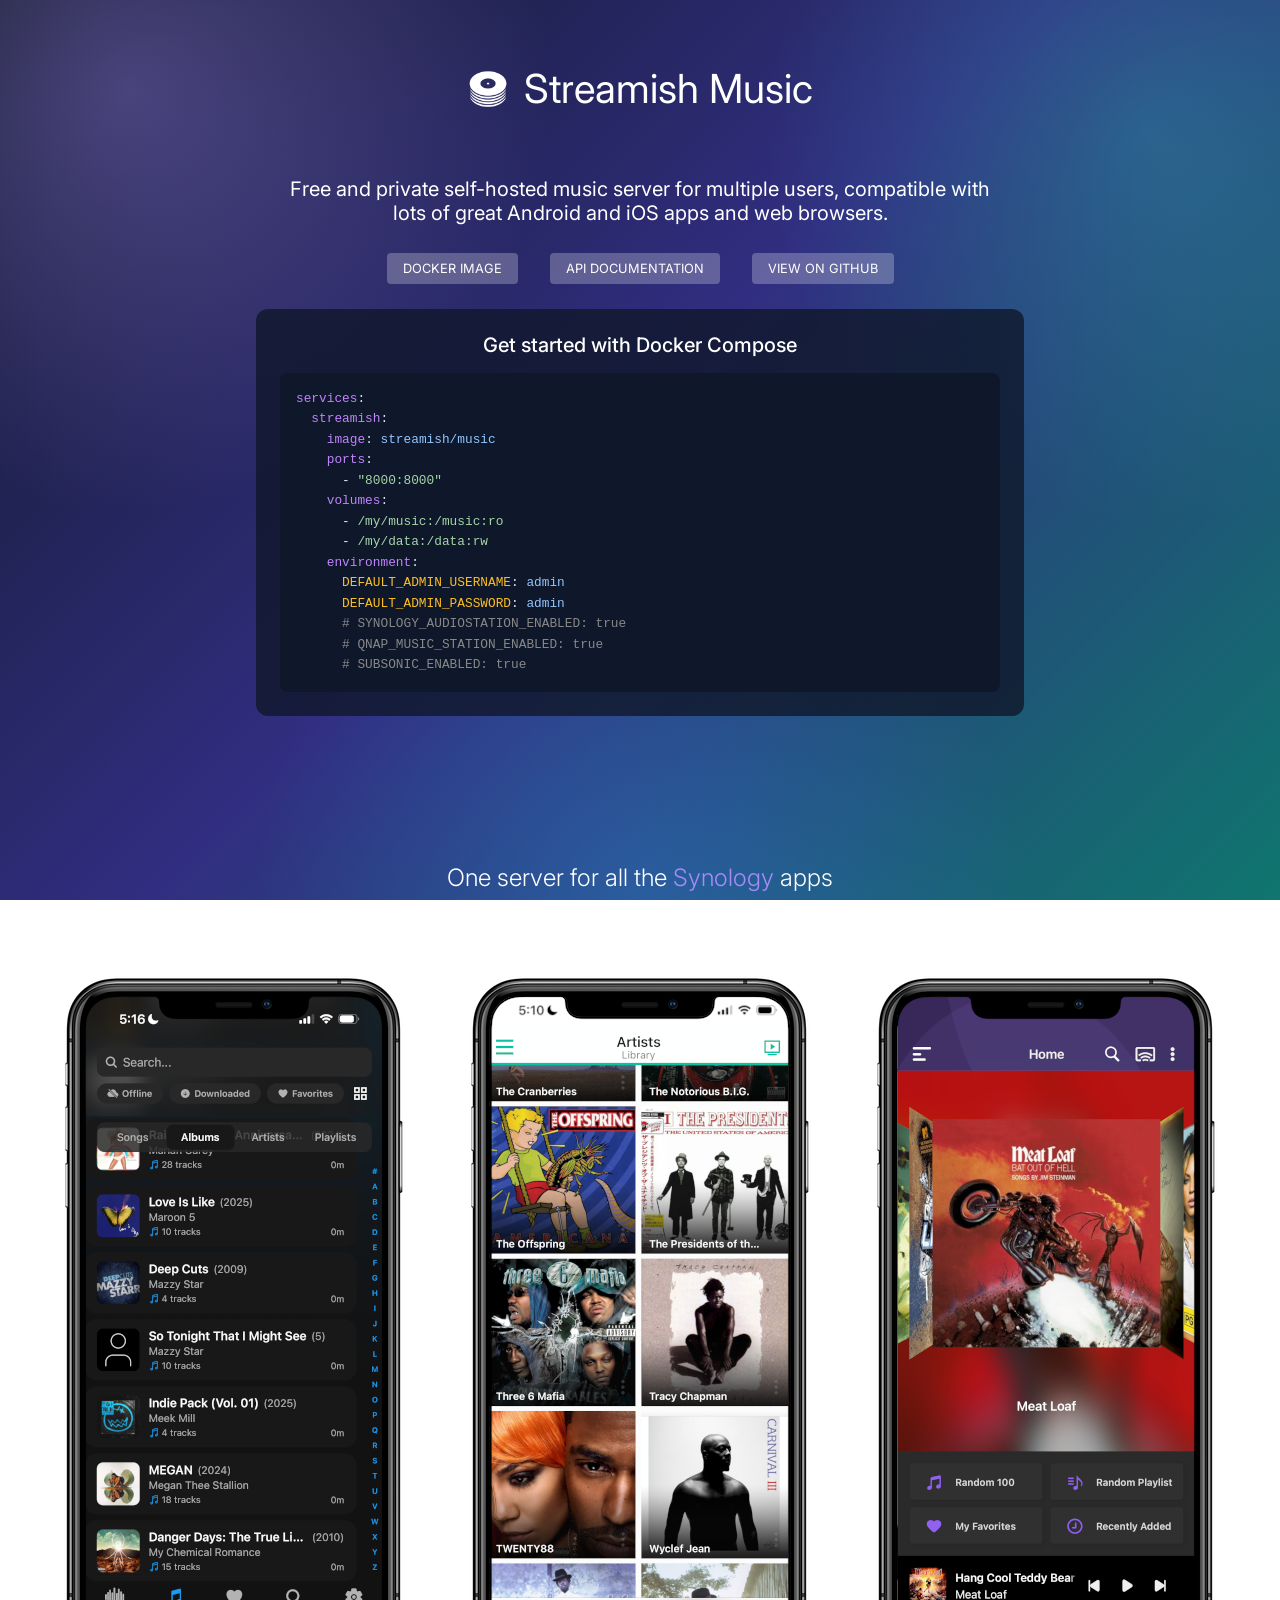
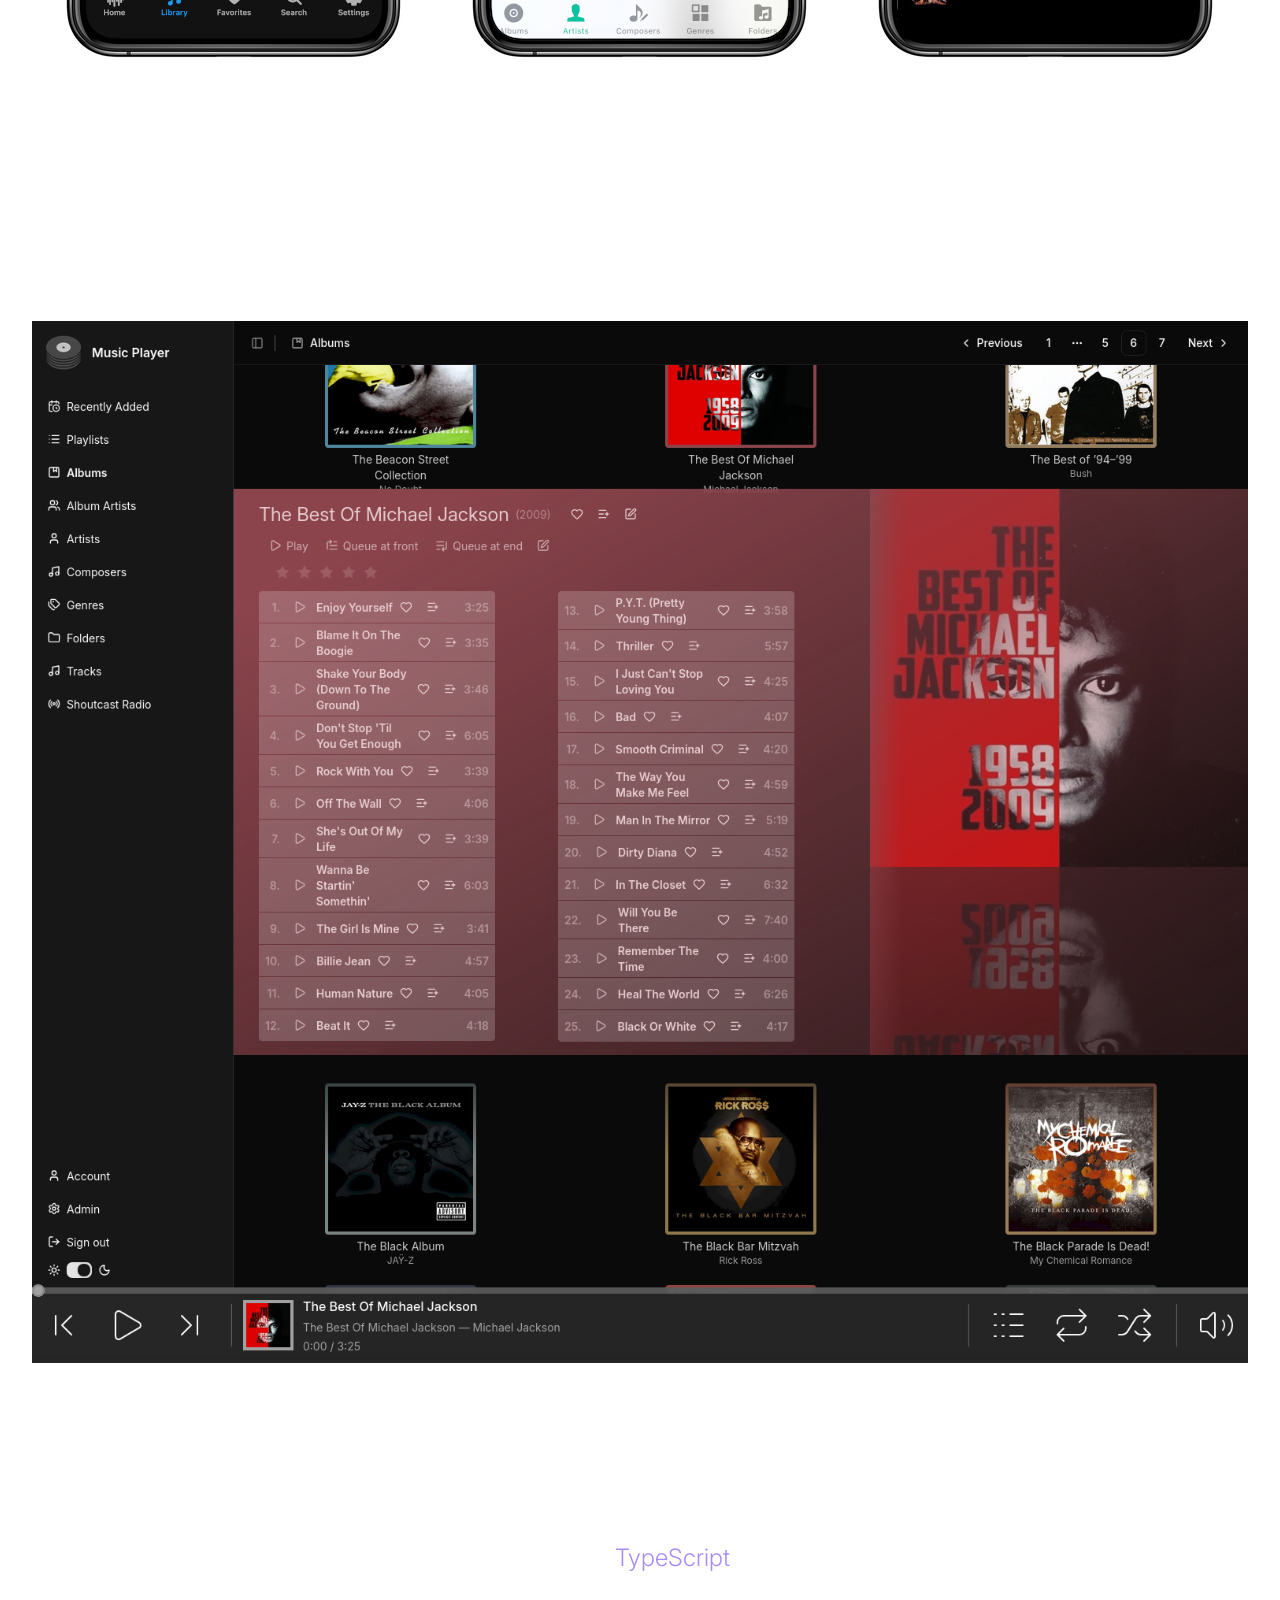
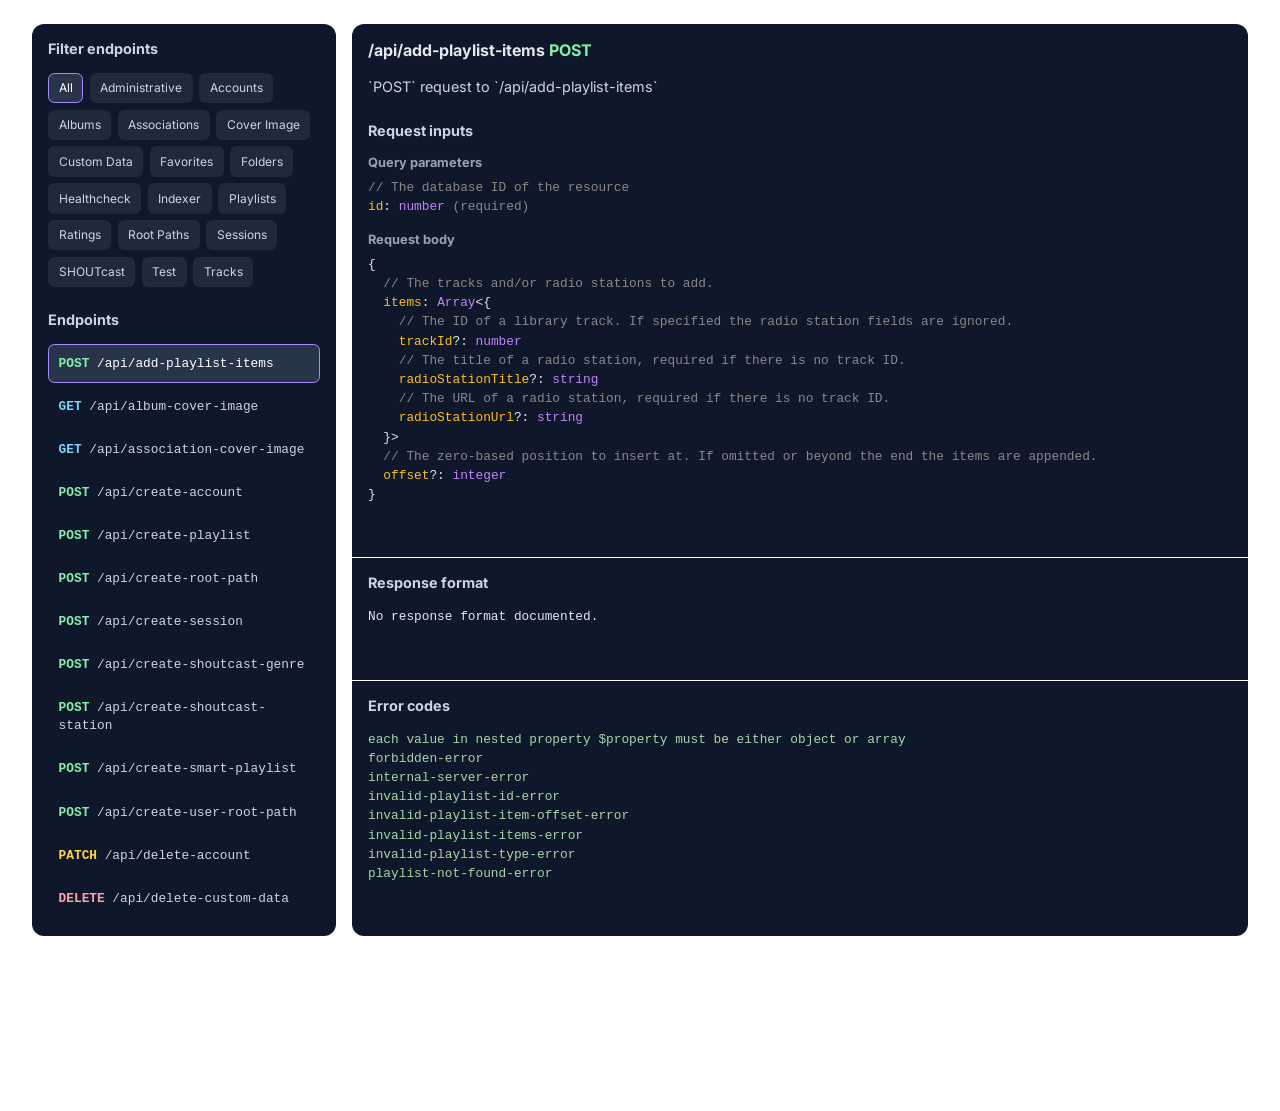
==== index.html @ 1fd8604d "fix order" ====
<!doctype html>
<html lang="en" class="scroll-smooth">
  <head>
    <link rel="manifest" href="/icons/light/manifest.json" media="(prefers-color-scheme: light)" />
    <link rel="manifest" href="/icons/dark/manifest.json" media="(prefers-color-scheme: dark)" />
    <link
      rel="apple-touch-icon"
      sizes="180x180"
      href="/icons/light/apple-touch-icon.png"
      media="(prefers-color-scheme: light)"
    />
    <link
      rel="apple-touch-icon"
      sizes="180x180"
      href="/icons/dark/apple-touch-icon.png"
      media="(prefers-color-scheme: dark)"
    />
    <link
      rel="icon"
      type="image/png"
      sizes="32x32"
      href="/icons/light/favicon-32x32.png"
      media="(prefers-color-scheme: light)"
    />
    <link
      rel="icon"
      type="image/png"
      sizes="32x32"
      href="/icons/dark/favicon-32x32.png"
      media="(prefers-color-scheme: dark)"
    />
    <link
      rel="icon"
      type="image/png"
      sizes="16x16"
      href="/icons/light/favicon-16x16.png"
      media="(prefers-color-scheme: light)"
    />
    <link
      rel="icon"
      type="image/png"
      sizes="16x16"
      href="/icons/dark/favicon-16x16.png"
      media="(prefers-color-scheme: dark)"
    />
    <link rel="icon" href="/icons/light/favicon.ico" media="(prefers-color-scheme: light)" />
    <link rel="icon" href="/icons/dark/favicon.ico" media="(prefers-color-scheme: dark)" />
    <meta name="viewport" content="width=device-width, initial-scale=1.0" />
    <meta
      name="description"
      content="Streamish is a modern self-hosted music server and web UI compatible with Synology, QNAP, DLNA and Subsonic mobile apps."
    />
    <title>Streamish — Your Music, Your Server</title>
    <link rel="stylesheet" href="/site.css" />
    <script src="/api.js"></script>
  </head>
  <body>
    <header id="top">
      <h1><img src="/images/logo-dark.png" alt="" style="height: 1em; vertical-align: middle;" /> Streamish Music</h1>
      <p>
        Free and private self-hosted music server for multiple users, compatible
        with lots of great Android and iOS apps and web browsers.
      </p>
      <ol>
        <li>
          <a href="https://github.com/Streamish/docker-image">
            Docker image
          </a>
        </li>
        <li>
          <a href="/api.html">
            API documentation
          </a>
        </li>
        <li>
          <a
            href="https://github.com/Streamish"
            target="_blank"
            rel="noopener noreferrer"
          >
            View on GitHub
          </a>
        </li>
      </ol>
      <section class="docker-quick-start" aria-labelledby="docker-quick-start-title">
        <h2 id="docker-quick-start-title">Get started with Docker Compose</h2>
        <pre><code><span class="code-keyword">services</span>:
  <span class="code-keyword">streamish</span>:
    <span class="code-keyword">image</span>: <span class="code-function">streamish/music</span>
    <span class="code-keyword">ports</span>:
      - <span class="code-string">"8000:8000"</span>
    <span class="code-keyword">volumes</span>:
      - <span class="code-string">/my/music:/music:ro</span>
      - <span class="code-string">/my/data:/data:rw</span>
    <span class="code-keyword">environment</span>:
      <span class="code-variable">DEFAULT_ADMIN_USERNAME</span>: <span class="code-function">admin</span>
      <span class="code-variable">DEFAULT_ADMIN_PASSWORD</span>: <span class="code-function">admin</span>
      <span class="code-comment"># SYNOLOGY_AUDIOSTATION_ENABLED: true</span>
      <span class="code-comment"># QNAP_MUSIC_STATION_ENABLED: true</span>
      <span class="code-comment"># SUBSONIC_ENABLED: true</span></code></pre>
      </section>
    </header>
    <main>
      <section>
        <h2>One server for all the <span class="rotating-word" id="compatible-type">Synology</span> apps</h2>
        <ul class="app-screenshots app-screenshots--phones">
          <li data-type="QNAP">
            <span>QNAP Qmusic</span>
            <img
              src="/screenshots/qmusic-iphone.png"
              alt="QNAP Qmusic application on iPhone"
            />
          </li>
          <li data-type="Synology" class="is-center">
            <span>Synology DS Audio</span>
            <img
              src="/screenshots/ds-audio-iphone.png"
              alt="Synology DS Audio application on iPhone"
            />
          </li>
          <li data-type="Subsonic">
            <span>Subsonic apps</span>
            <img
              src="/screenshots/substreamer-iphone.png"
              alt="Substreamer application on iPhone"
            />
          </li>
        </ul>
      </section>
      <section>
        <h2>Full-featured, responsive web interface</h2>
        <ul class="app-screenshots app-screenshots--web">
          <li>
            <img
              src="/screenshots/Screenshot 2026-11-04 at 12-31-49 Albums.png"
              alt="Streamish Music web browser interface screenshot"
            />
          </li>
        </ul>
      </section>
      <section class="api-section">
        <h2>Create your dream <span class="rotating-word" id="app-type">TypeScript</span> music player</h2>
        <div class="api-docs">
          <nav class="api-panel api-sidebar" aria-label="API endpoints">
            <h3>Filter endpoints</h3>
            <div class="api-filters" id="api-filters" aria-label="Endpoint categories"></div>
            <h3>Endpoints</h3>
            <div class="api-list" id="api-endpoint-list" aria-live="polite">Loading endpoints...</div>
          </nav>
          <div class="api-browser">
            <div class="api-panel">
              <h3 class="api-route" id="api-route" hidden></h3>
              <p class="api-description" id="api-description" hidden></p>
              <h3>Request inputs</h3>
              <h4>Query parameters</h4>
              <pre id="api-parameters">Select an endpoint.</pre>
              <h4>Request body</h4>
              <pre id="api-request-body">Select an endpoint.</pre>
            </div>
            <div class="api-panel">
              <h3>Response format</h3>
              <pre id="api-response">Select an endpoint.</pre>
            </div>
            <div class="api-panel api-panel--errors">
              <h3>Error codes</h3>
              <pre id="api-errors">Select an endpoint.</pre>
            </div>
          </div>
        </div>
      </section>
    </main>
    <footer class="px-4 py-8 text-[0.9rem] text-slate-300">
      <div class="text-center">
        <span
          >&copy; 2026 All Rights Reserved. Available under MIT license.</span
        >
      </div>
    </footer>
  </body>
</html>
---- site.css ----
@font-face {
  font-family: Inter;
  src: url('/fonts/Inter/Inter-VariableFont_opsz,wght.ttf') format('truetype');
}
html,
body {
  margin: 0;
  padding: 0;
  font-family: Inter, sans-serif;
  color: white;
}
html {
  scroll-behavior: smooth;
}
body {
  background-attachment: fixed;
  background-image:
    radial-gradient(
      circle at 10% 10%,
      rgba(167, 139, 250, 0.35),
      transparent 30%
    ),
    radial-gradient(
      circle at 90% 15%,
      rgba(45, 212, 191, 0.25),
      transparent 28%
    ),
    radial-gradient(
      circle at 50% 100%,
      rgba(59, 130, 246, 0.3),
      transparent 35%
    ),
    linear-gradient(135deg, #111827 0%, #312e81 48%, #0f766e 100%);
}
.rotating-word {
  display: inline-block;
  color: #a78bfa;
  transition: opacity 0.25s ease, transform 0.25s ease;
}

.rotating-word.is-changing {
  opacity: 0;
  transform: translateY(0.25em);
}

@media (prefers-reduced-motion: reduce) {
  .rotating-word {
    transition: none;
  }
}
/**
 * mast head
 */
header {
  display: flex;
  flex-direction: column;
  align-items: center;
  justify-content: center;
  box-sizing: border-box;
  padding: 0 1rem;
}
header h1 {
  font-weight: normal;
  font-size: clamp(1.7rem, 6vw, 2.5rem);
  text-align: center;
  margin: 4rem 0;
  display: flex;
  align-items: center;
  justify-content: center;
  flex-direction: row;
}
header h1 img { 
  margin-right: 1rem;
}
header p {
  font-weight: normal;
  font-size: clamp(1rem, 3.5vw, 1.25rem);
  max-width: 700px;
  margin: 0;
  text-align: center;
}
header ol {
  list-style-type: none;
  padding: 0;
  margin: 2rem 0;
  display: flex;
  justify-content: center;
}
header li {
  display: inline-block;
  margin-right: 2rem;
}
header li:last-of-type {
  margin-right: 0;
}
header li a {
  text-decoration: none;
  font-size: 0.8rem;
  text-transform: uppercase;
  background-color: rgba(255, 255, 255, 0.25);
  border-radius: 0.25rem;
  padding: 0.5rem 1rem;
  color: white;
}
header li a:hover {
  background-color: rgba(255, 255, 255, 0.35);
}
.docker-quick-start {
  box-sizing: border-box;
  width: min(100%, 48rem);
  margin: 0 0 2rem;
  padding: 1.5rem;
  gap: 1rem;
  border-radius: 0.75rem;
  background: rgba(15, 23, 42, 0.8);
  text-align: left;
}
.docker-quick-start h2 {
  margin: 0;
  font-size: 1.25rem;
  font-weight: 500;
  text-align: center;
}
.docker-quick-start p {
  font-size: 0.95rem;
  line-height: 1.5;
  text-align: left;
}
.docker-quick-start pre {
  box-sizing: border-box;
  width: 100%;
  margin: 0;
  padding: 1rem;
  border-radius: 0.5rem;
  background: #0f172a;
  color: #e2e8f0;
  font: 0.8rem/1.6 ui-monospace, SFMono-Regular, Menlo, Monaco, Consolas, monospace;
  text-align: left;
  white-space: pre-wrap;
  overflow-wrap: anywhere;
}
/**
 * content blocks
 */
section {
  box-sizing: border-box;
  padding: 4rem 2rem;
  margin: 2rem 0rem;
  display: flex;
  flex-direction: column;
  gap: 2rem;
  width: 100%;
  justify-content: center;
}
section h2 {
  text-align: center;
  font-weight: 300;
}

section p {
  font-weight: normal;
  font-size: 1.25rem;
  max-width: 700px;
  margin: 0;
  text-align: center;
}

footer {
  display: flex;
  justify-content: center;
  padding: 2rem 0;
  font-size: 0.75rem;
}

/** 
 * compatible app screenshots
 */
.app-screenshots {
  list-style-type: none;
  gap: 4rem;
  width: 100%;
  margin: 0;
  padding: 0;
  display: flex;
  flex-direction: row;
  justify-content: center;
}
.app-screenshots li {
  display: flex;
  flex-direction: column;
  align-items: center;
  min-width: 0;
  font-size: 0.8rem;
  text-transform: uppercase;
  line-height: 2rem;
}
.app-screenshots img {
  display: block;
  max-width: 100%;
  height: auto;
}
.app-screenshots--phones li {
  flex: 0 1 342px;
}
.app-screenshots--phones span {
  text-align: center;
}
.app-screenshots--phones li {
  position: relative;
  transition: transform 0.6s ease;
}
.app-screenshots--phones li.is-center {
  z-index: 1;
}
.app-screenshots--phones img {
  transition: width 0.6s ease, transform 0.6s ease;
}
.app-screenshots--web li {
  width: 100%;
}

@media (max-width: 1200px) {
  .app-screenshots--phones {
    gap: 1rem;
  }
}

@media (max-width: 900px) {
  .app-screenshots--phones {
    gap: 0;
  }
  .app-screenshots--phones li {
    flex-basis: 33.333%;
  }
  .app-screenshots--phones li.is-center img {
    width: 132%;
    max-width: none;
    /* lift by half the height difference (0.32 / 1.32 / 2) */
    transform: translateY(-12%);
  }
}

/**
 * API example code
 */
.api-block { 
  display: flex;
  flex-direction: row;
  justify-content: center;
}

.api-block p {
  text-align: left;
  font-size: 1rem;
  max-width: 30rem;
  margin: 0 2rem 0 0;
  padding: 0;
}

.code-tabs {
  display: flex;
  flex-direction: row;
  justify-content: center;
  gap: 0.5rem;
}

.code-tab {
  padding: 0.35rem 0.9rem;
  border: none;
  border-radius: 0.5rem;
  background: transparent;
  color: #94a3b8;
  font: inherit;
  cursor: pointer;
}

.code-tab.active {
  background: #0f172a;
  color: #e2e8f0;
  border-color: #64748b;
}

/**
 * API endpoint browser
 */
.code-keyword { color: #c084fc }
.code-string { color: #a5d6a7 }
.code-method { color: #7dd3fc }
.code-variable { color: #fbbf24 }
.code-function { color: #93c5fd }
.code-comment { color: #888 }
.code-comment a {  color: #999 }

.api-section {
  box-sizing: border-box;
}

.api-browser {
  display: grid;
  grid-template-columns: minmax(0, 1fr);
  gap: 1px;
  background: rgba(255, 255, 255, 0.2);
  border-radius: 0.75rem;
  overflow: hidden;
}

.api-panel {
  min-width: 0;
  padding: 1rem;
  background: #0f172a;
}

.api-panel h3 {
  margin: 0 0 1rem;
  font-size: 0.9rem;
  color: #cbd5e1;
}

.api-panel h4 {
  margin: 1rem 0 0.5rem;
  font-size: 0.8rem;
  color: #94a3b8;
}

.api-panel .api-route {
  font-size: 1rem;
  color: #e2e8f0;
  overflow-wrap: anywhere;
}

.api-method {
  font-weight: bold;
}
.api-method--get { color: #7dd3fc; }
.api-method--post { color: #86efac; }
.api-method--patch { color: #fcd34d; }
.api-method--put { color: #fdba74; }
.api-method--delete { color: #fda4af; }

.api-panel .api-description {
  margin: 0 0 1.5rem;
  color: #cbd5e1;
  font-size: 0.9rem;
  line-height: 1.5;
  text-align: left;
  white-space: pre-wrap;
  overflow-wrap: anywhere;
}

.api-panel pre {
  margin: 0;
  color: #e2e8f0;
  font: 0.8rem/1.5 ui-monospace, SFMono-Regular, Menlo, Monaco, Consolas, monospace;
  white-space: pre-wrap;
  overflow-wrap: anywhere;
}

.api-panel--errors {
  width: 100%;
  max-width: 100%;
  box-sizing: border-box;
}

.api-panel--errors pre {
  white-space: pre-wrap;
}

.api-docs {
  display: grid;
  grid-template-columns: minmax(15rem, 19rem) minmax(0, 1fr);
  gap: 1rem;
  align-items: stretch;
}

.api-sidebar {
  border-radius: 0.75rem;
}

.api-filters {
  display: flex;
  flex-wrap: wrap;
  gap: 0.4rem;
  margin-bottom: 1.5rem;
}

.api-filter, .api-list-item {
  border: 1px solid transparent;
  border-radius: 0.4rem;
  background: transparent;
  color: #cbd5e1;
  cursor: pointer;
}

.api-filter {
  padding: 0.4rem 0.6rem;
  background: #1e293b;
  font: 0.75rem/1.3 Inter, sans-serif;
}

.api-list {
  display: flex;
  flex-direction: column;
  gap: 0.25rem;
  max-height: 36rem;
  overflow-y: auto;
}

.api-list-item {
  padding: 0.6rem;
  font: 0.8rem/1.4 ui-monospace, SFMono-Regular, Menlo, Monaco, Consolas, monospace;
  text-align: left;
  overflow-wrap: anywhere;
}

.api-filter:hover, .api-list-item:hover,
.api-filter[aria-pressed="true"], .api-list-item[aria-pressed="true"] {
  background: #273449;
  color: white;
}

.api-filter[aria-pressed="true"], .api-list-item[aria-pressed="true"] {
  border-color: #a78bfa;
}

.api-filter:focus-visible, .api-list-item:focus-visible {
  outline: 2px solid #a78bfa;
  outline-offset: -2px;
}

@media (max-width: 700px) {
  .api-docs {
    grid-template-columns: minmax(0, 1fr);
  }
  .api-list {
    max-height: 15rem;
  }
}

.api-example {
  align-self: center;
  max-width: 100%;
}

@media (max-width: 600px) {
  header h1 {
    margin: 2.5rem 0;
  }
  header h1 img {
    margin-right: 0.5rem;
  }
  header ol {
    width: min(100%, 18rem);
    flex-direction: column;
    gap: 0.75rem;
  }
  header li {
    margin: 0;
  }
  header li a {
    display: block;
    text-align: center;
  }
  section {
    padding: 4rem 1rem;
  }
  .app-screenshots--phones li {
    font-size: clamp(0.55rem, 2.7vw, 0.8rem);
    line-height: 1.3;
  }
  .app-screenshots--phones span {
    display: flex;
    align-items: end;
    justify-content: center;
    min-height: 2.6em;
    margin-bottom: 0.5rem;
  }
}
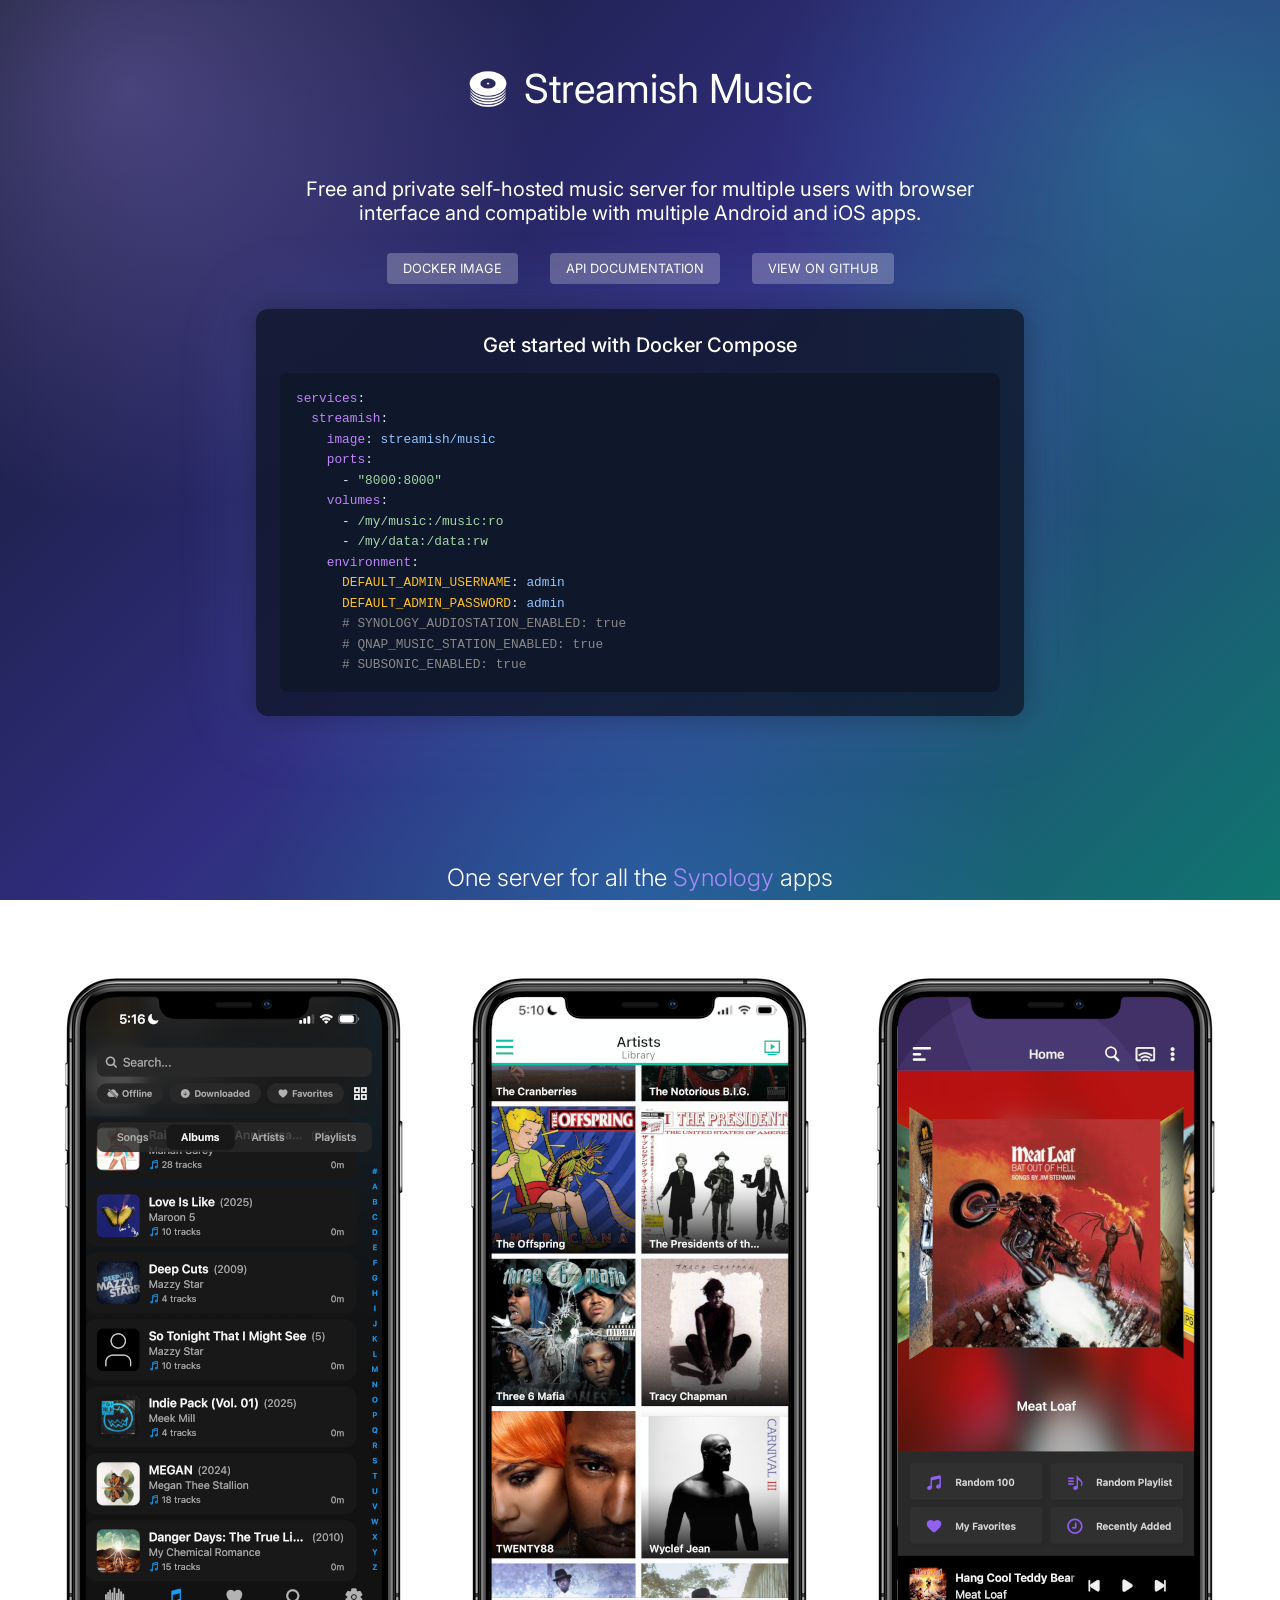
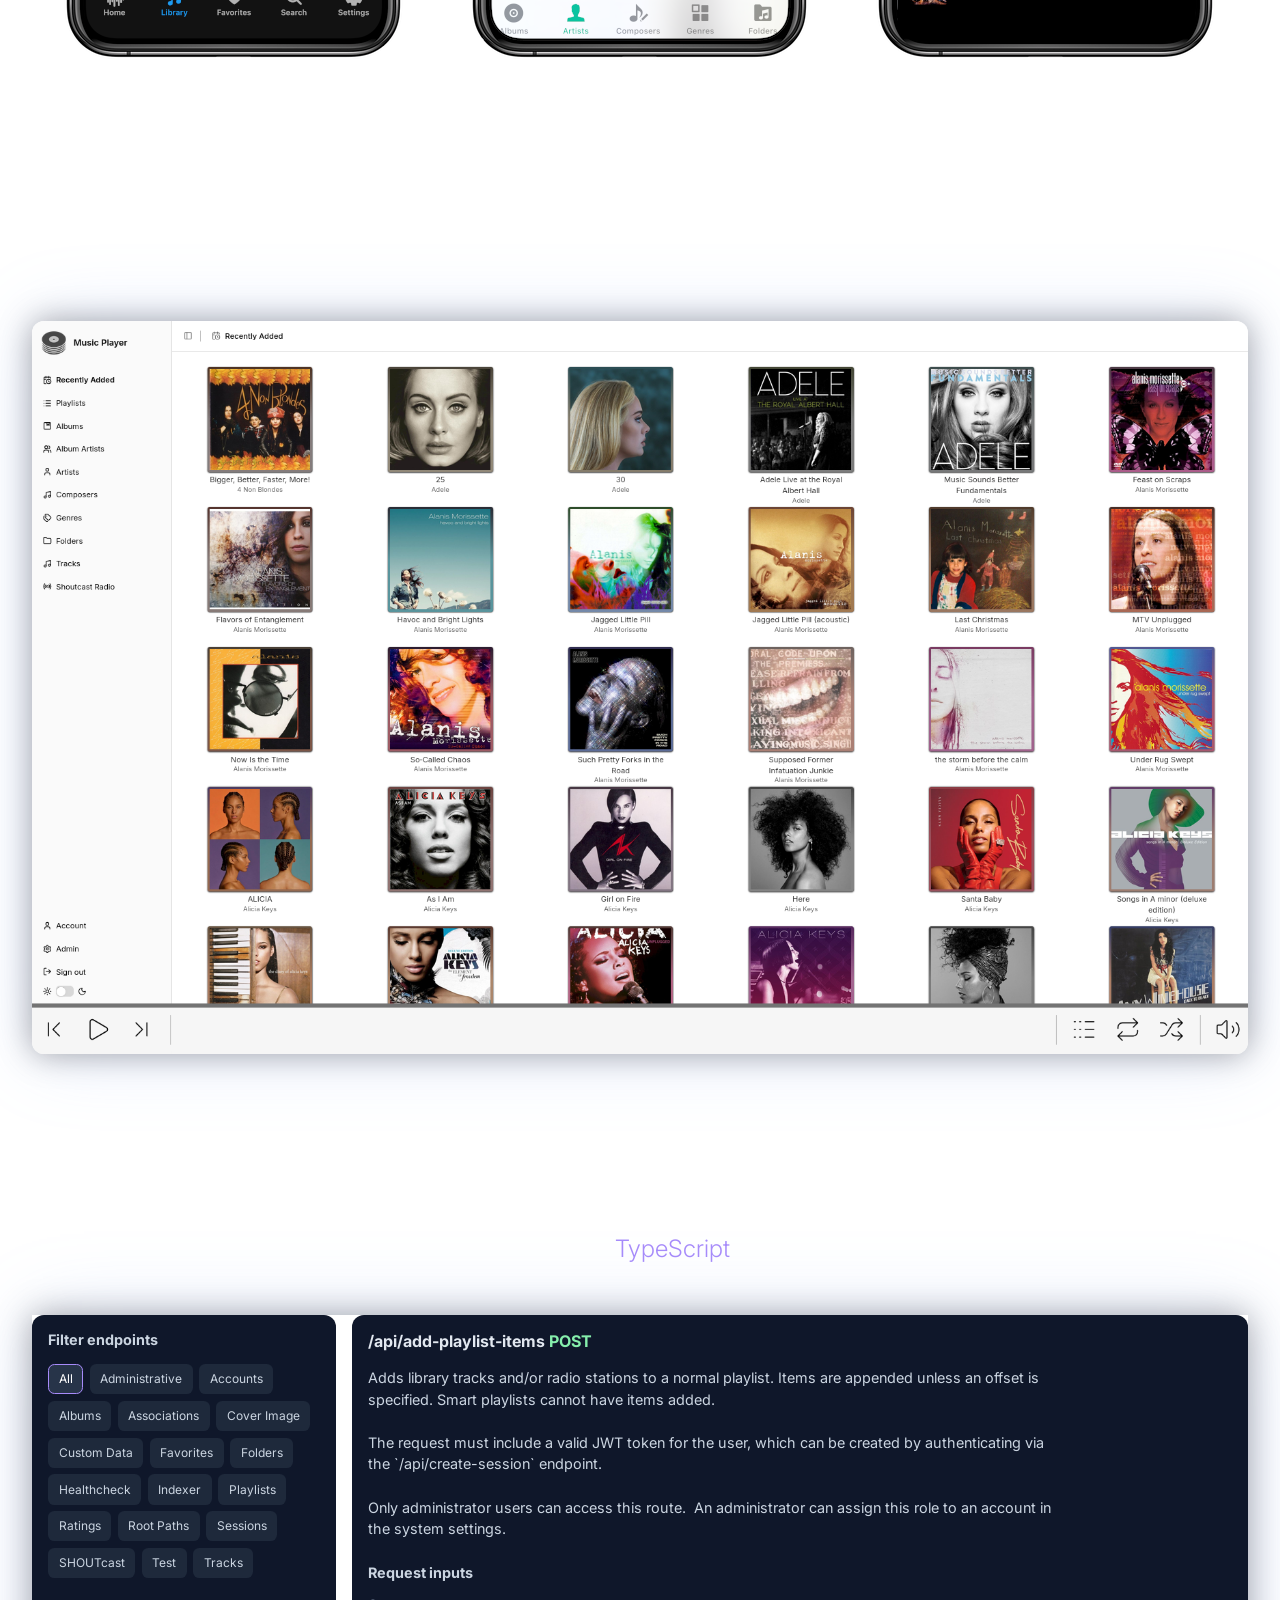
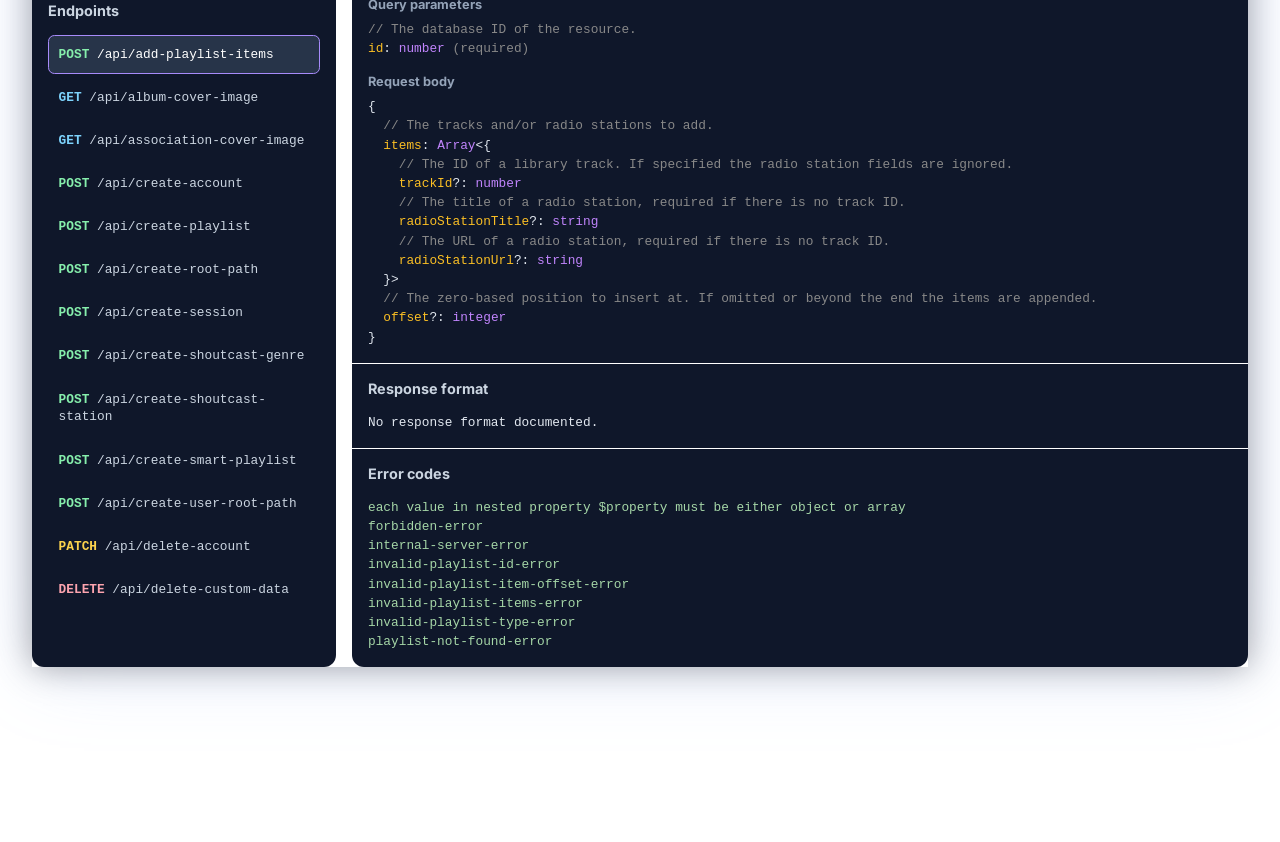
==== commit 18636009: "deploy: 7a35540dad55ce4647d458d0b236b5114ee72b93" ====
--- a/index.html
+++ b/index.html
@@ -53,17 +53,29 @@
     <title>Streamish — Your Music, Your Server</title>
     <link rel="stylesheet" href="/site.css" />
     <script src="/api.js"></script>
+    <script>
+      document.addEventListener("DOMContentLoaded", function () {
+        var imgs = document.querySelectorAll("#screenshot-rotator img");
+        if (imgs.length < 2) return;
+        var current = 0;
+        setInterval(function () {
+          imgs[current].classList.remove("is-active");
+          current = (current + 1) % imgs.length;
+          imgs[current].classList.add("is-active");
+        }, 4000);
+      });
+    </script>
   </head>
   <body>
     <header id="top">
-      <h1><img src="/images/logo-dark.png" alt="" style="height: 1em; vertical-align: middle;" /> Streamish Music</h1>
+      <h1><img src="/images/logo-dark.png" alt="" /> Streamish Music</h1>
       <p>
-        Free and private self-hosted music server for multiple users, compatible
-        with lots of great Android and iOS apps and web browsers.
+        Free and private self-hosted music server for multiple users with
+        browser interface and compatible with multiple Android and iOS apps.
       </p>
       <ol>
         <li>
-          <a href="https://github.com/Streamish/docker-image">
+          <a href="https://github.com/streamish/docker-image">
             Docker image
           </a>
         </li>
@@ -74,7 +86,7 @@
         </li>
         <li>
           <a
-            href="https://github.com/Streamish"
+            href="https://github.com/streamish"
             target="_blank"
             rel="noopener noreferrer"
           >
@@ -129,11 +141,89 @@
       </section>
       <section>
         <h2>Full-featured, responsive web interface</h2>
-        <ul class="app-screenshots app-screenshots--web">
-          <li>
-            <img
-              src="/screenshots/Screenshot 2026-11-04 at 12-31-49 Albums.png"
-              alt="Streamish Music web browser interface screenshot"
+        <ul class="app-screenshots app-screenshots--web screenshot-rotator" id="screenshot-rotator">
+          <li>
+            <img class="is-active"
+              src="/screenshots/Screenshot 2026-11-06 at 09-29-58 Recently Added.png"
+              alt="Streamish Music web interface, Recently Added, light mode"
+            />
+          </li>
+          <li>
+            <img
+              src="/screenshots/Screenshot 2026-11-06 at 09-30-26 Recently Added.png"
+              alt="Streamish Music web interface, Recently Added, dark mode"
+            />
+          </li>
+          <li>
+            <img
+              src="/screenshots/Screenshot 2026-11-06 at 09-30-40 Recently Added.png"
+              alt="Streamish Music web interface, Recently Added, light mode"
+            />
+          </li>
+          <li>
+            <img
+              src="/screenshots/Screenshot 2026-11-06 at 09-30-46 Recently Added.png"
+              alt="Streamish Music web interface, Recently Added, dark mode"
+            />
+          </li>
+          <li>
+            <img
+              src="/screenshots/Screenshot 2026-11-06 at 09-31-11 Album Artists Christina Aguilera.png"
+              alt="Streamish Music web interface, Album Artists Christina Aguilera, light mode"
+            />
+          </li>
+          <li>
+            <img
+              src="/screenshots/Screenshot 2026-11-06 at 09-31-16 Album Artists Christina Aguilera.png"
+              alt="Streamish Music web interface, Album Artists Christina Aguilera, dark mode"
+            />
+          </li>
+          <li>
+            <img
+              src="/screenshots/Screenshot 2026-11-06 at 09-31-41 Tracks.png"
+              alt="Streamish Music web interface, Tracks, light mode"
+            />
+          </li>
+          <li>
+            <img
+              src="/screenshots/Screenshot 2026-11-06 at 09-31-47 Tracks.png"
+              alt="Streamish Music web interface, Tracks, dark mode"
+            />
+          </li>
+          <li>
+            <img
+              src="/screenshots/Screenshot 2026-11-06 at 09-32-02 SHOUTcast.png"
+              alt="Streamish Music web interface, SHOUTcast, light mode"
+            />
+          </li>
+          <li>
+            <img
+              src="/screenshots/Screenshot 2026-11-06 at 09-32-07 SHOUTcast.png"
+              alt="Streamish Music web interface, SHOUTcast, dark mode"
+            />
+          </li>
+          <li>
+            <img
+              src="/screenshots/Screenshot 2026-11-06 at 09-39-02 Folders.png"
+              alt="Streamish Music web interface, Folders, light mode"
+            />
+          </li>
+          <li>
+            <img
+              src="/screenshots/Screenshot 2026-11-06 at 09-39-08 Folders.png"
+              alt="Streamish Music web interface, Folders, dark mode"
+            />
+          </li>
+          <li>
+            <img
+              src="/screenshots/Screenshot 2026-11-06 at 09-39-36 Server Administration.png"
+              alt="Streamish Music web interface, Server Administration, light mode"
+            />
+          </li>
+          <li>
+            <img
+              src="/screenshots/Screenshot 2026-11-06 at 09-39-41 Server Administration.png"
+              alt="Streamish Music web interface, Server Administration, dark mode"
             />
           </li>
         </ul>
--- a/site.css
+++ b/site.css
@@ -71,6 +71,8 @@
 }
 header h1 img { 
   margin-right: 1rem;
+  height: 1em;
+  vertical-align: middle;
 }
 header p {
   font-weight: normal;
@@ -114,6 +116,7 @@
   border-radius: 0.75rem;
   background: rgba(15, 23, 42, 0.8);
   text-align: left;
+  box-shadow: 0 0 2rem rgba(0, 0, 0, 0.35), 0 0 5rem rgba(120, 160, 255, 0.2);
 }
 .docker-quick-start h2 {
   margin: 0;
@@ -184,6 +187,7 @@
   display: flex;
   flex-direction: row;
   justify-content: center;
+  align-items: center;
 }
 .app-screenshots li {
   display: flex;
@@ -217,6 +221,24 @@
 }
 .app-screenshots--web li {
   width: 100%;
+}
+.app-screenshots--web img {
+  border-radius: 0.75rem;
+  box-shadow: 0 0 2rem rgba(0, 0, 0, 0.35), 0 0 5rem rgba(120, 160, 255, 0.2);
+}
+.app-screenshots.screenshot-rotator {
+  display: grid;
+  grid-template-columns: minmax(0, 1fr);
+}
+.screenshot-rotator li {
+  grid-area: 1 / 1;
+}
+.screenshot-rotator img {
+  opacity: 0;
+  transition: opacity 1s ease;
+}
+.screenshot-rotator img.is-active {
+  opacity: 1;
 }
 
 @media (max-width: 1200px) {
@@ -370,6 +392,7 @@
   grid-template-columns: minmax(15rem, 19rem) minmax(0, 1fr);
   gap: 1rem;
   align-items: stretch;
+  box-shadow: 0 0 2rem rgba(0, 0, 0, 0.35), 0 0 5rem rgba(120, 160, 255, 0.2);
 }
 
 .api-sidebar {
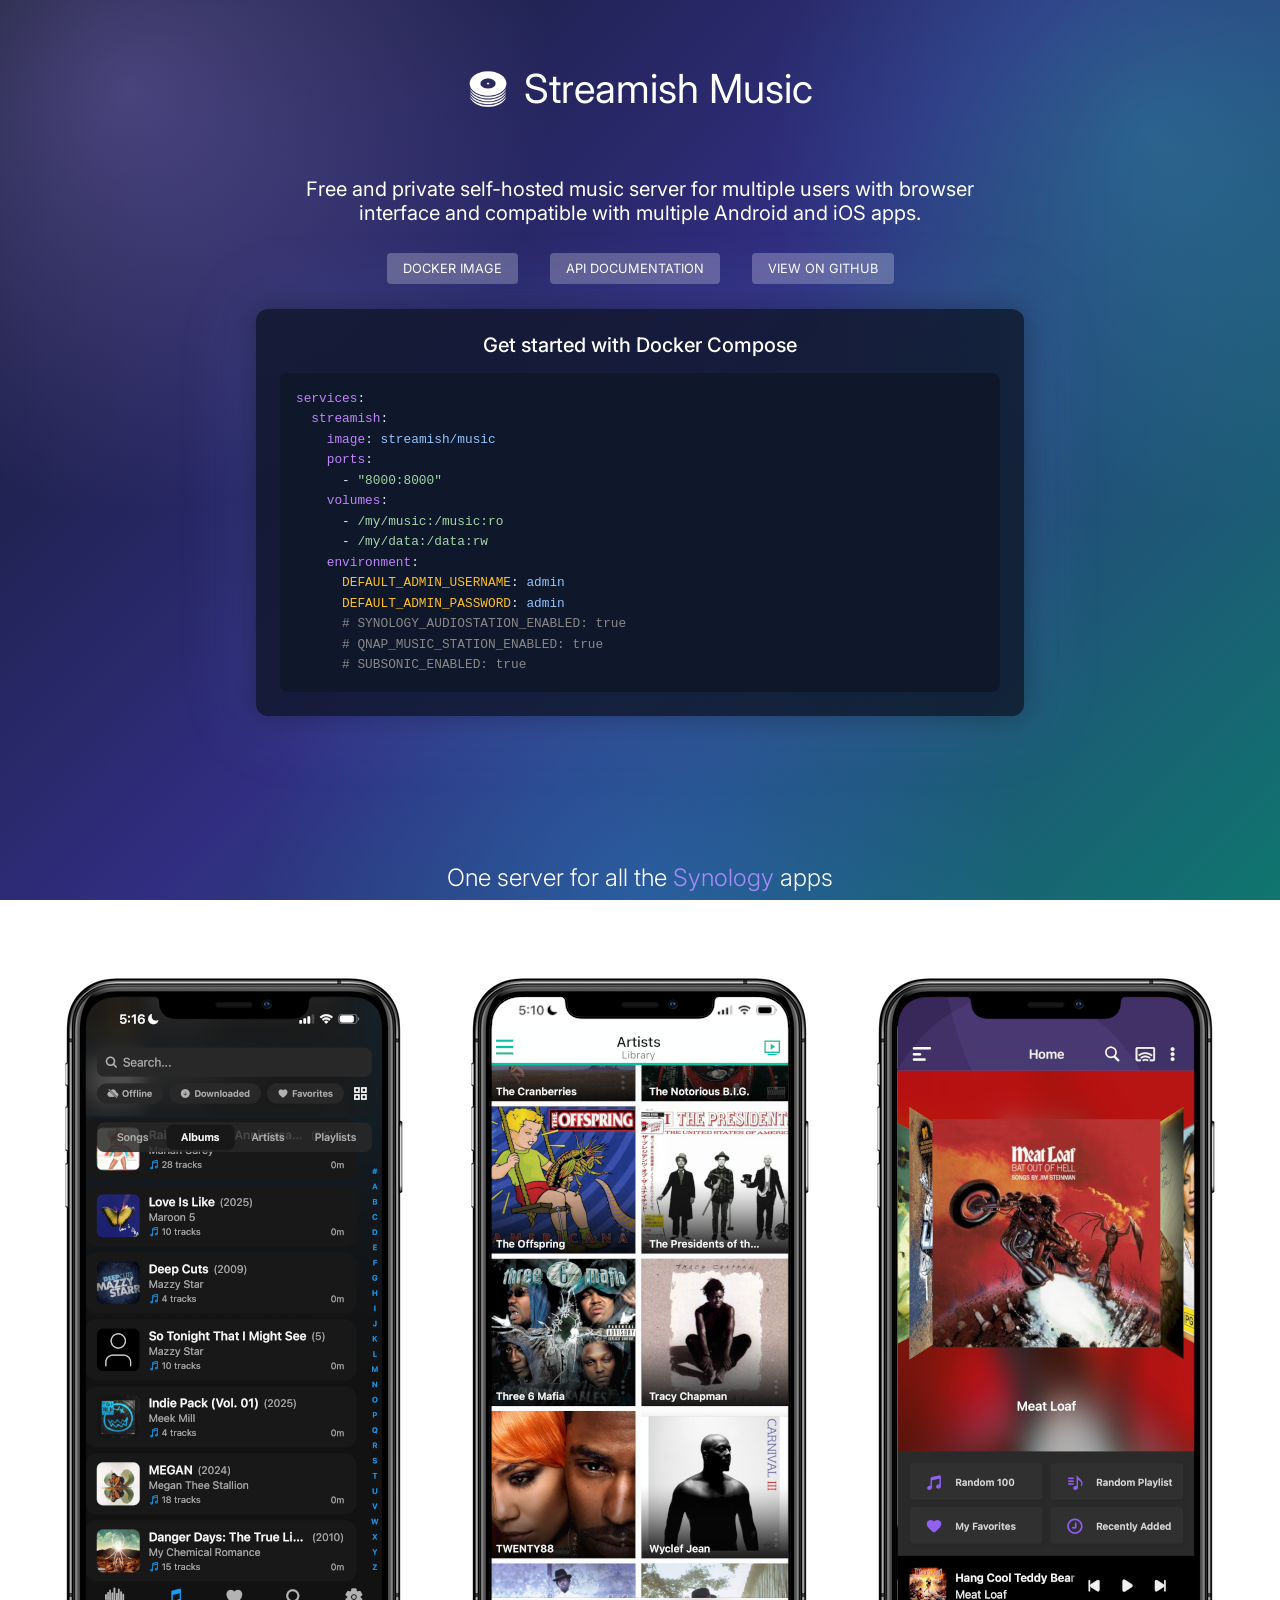
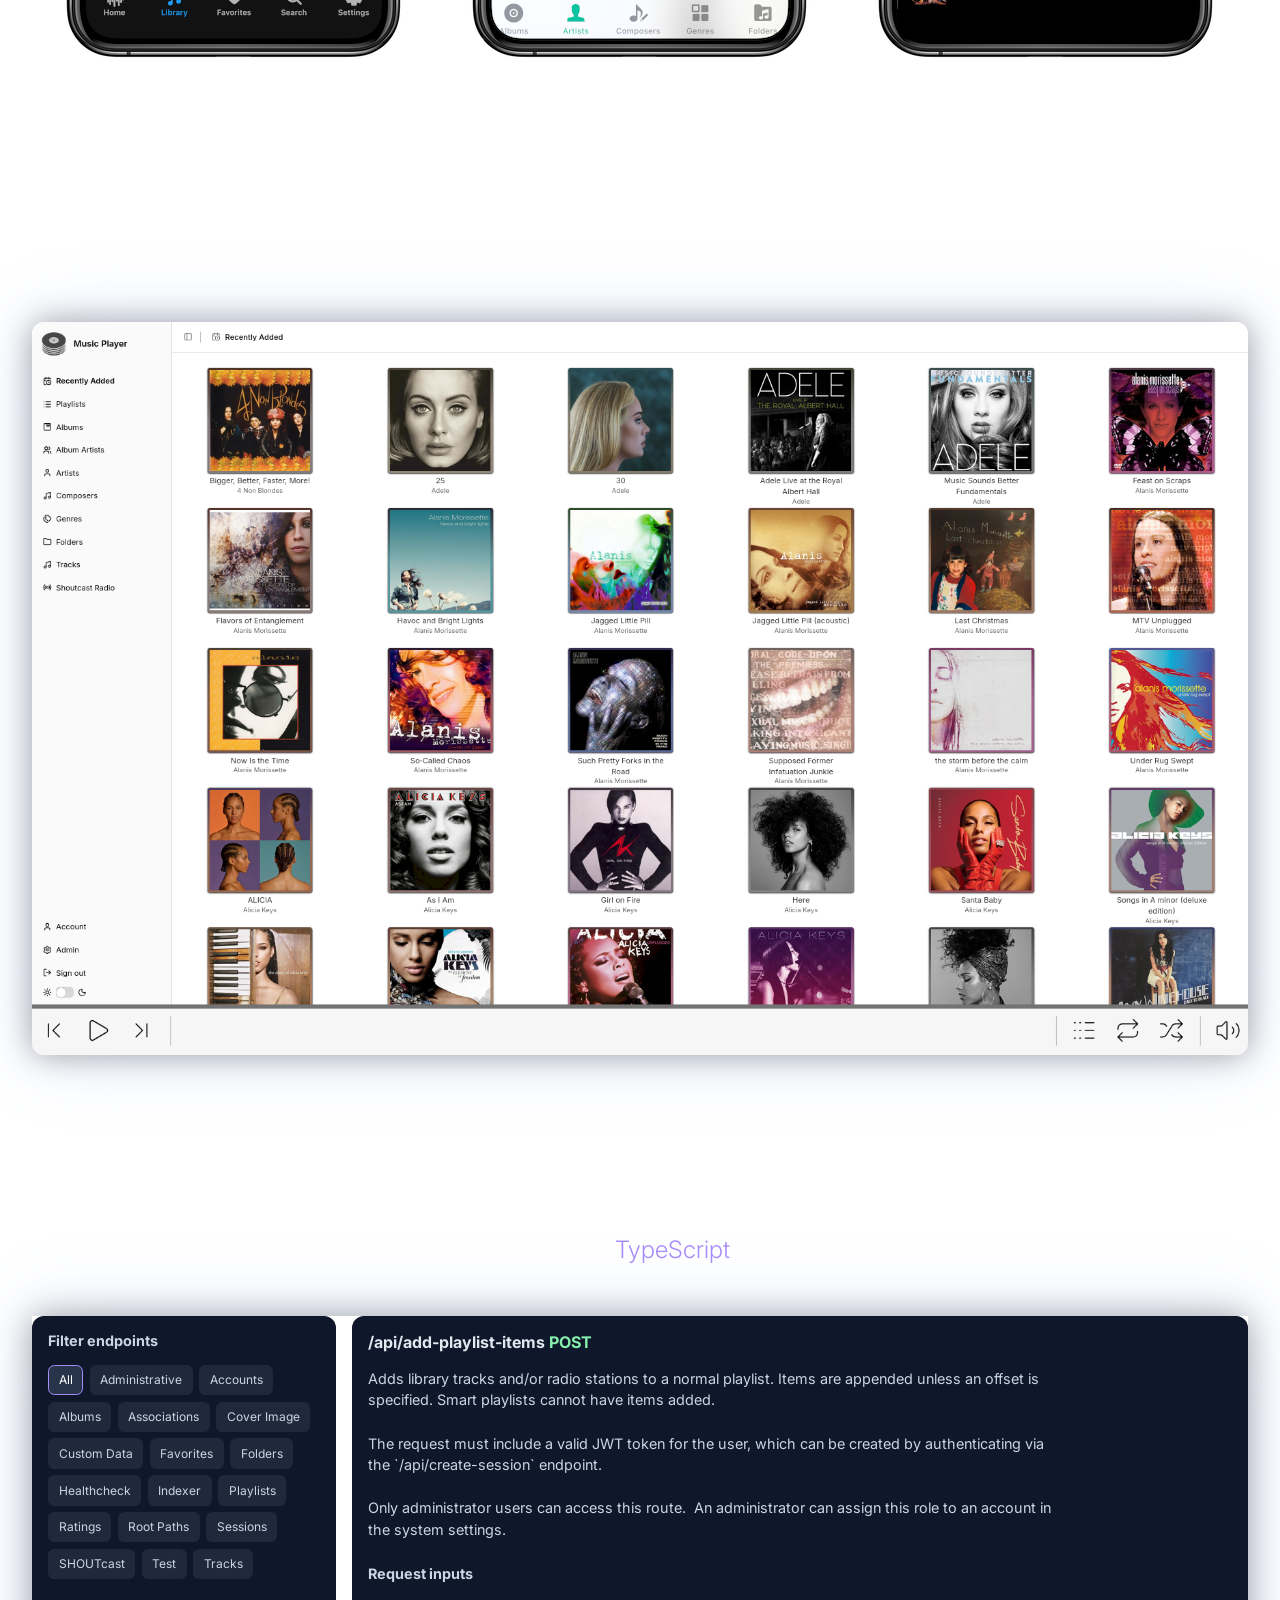
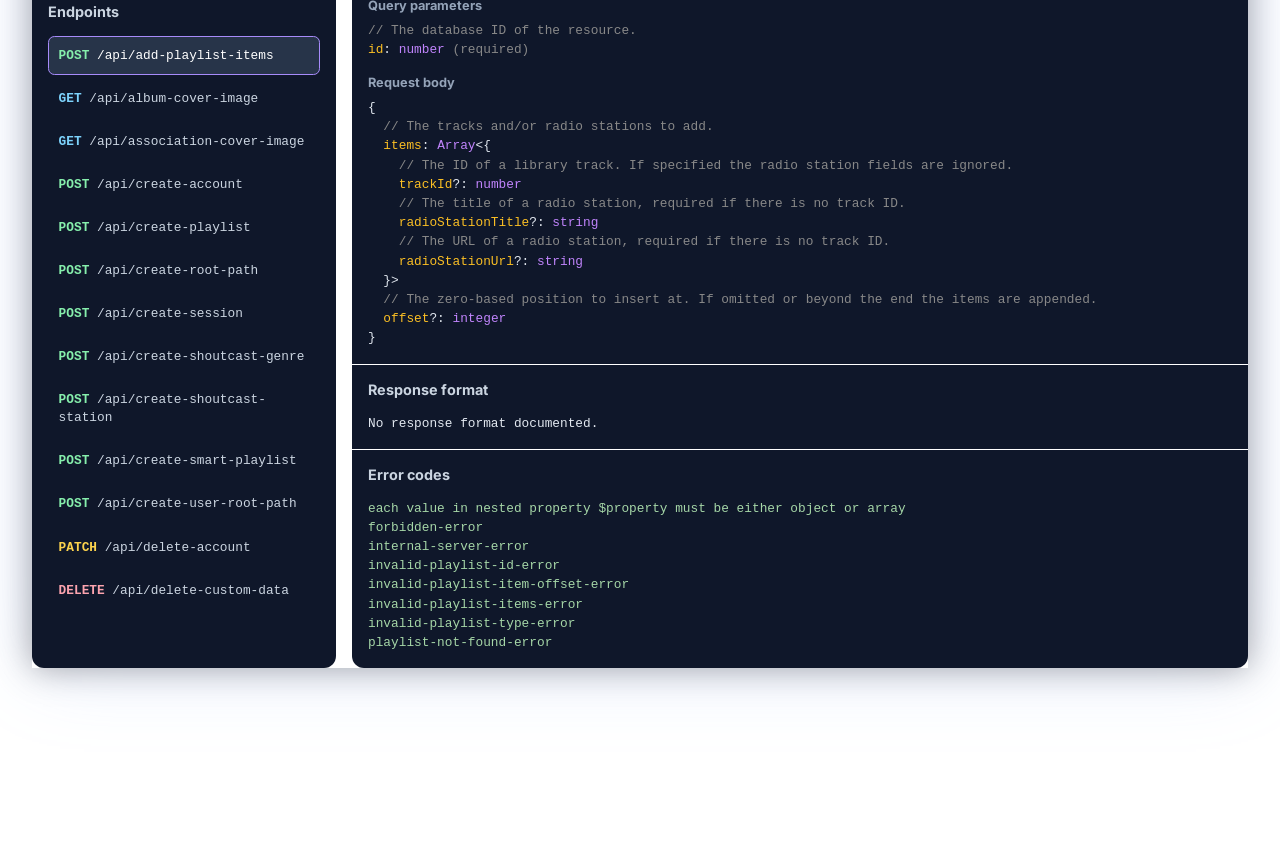
==== commit e528f37a: "deploy: db121b7b07b81eed964fa4cbe31f23d71f1f1ac9" ====
--- a/index.html
+++ b/index.html
@@ -168,25 +168,25 @@
           </li>
           <li>
             <img
-              src="/screenshots/Screenshot 2026-11-06 at 09-31-11 Album Artists Christina Aguilera.png"
+              src="/screenshots/Screenshot 2026-11-06 at 10-07-46 Album Artists Christina Aguilera.png"
               alt="Streamish Music web interface, Album Artists Christina Aguilera, light mode"
             />
           </li>
           <li>
             <img
-              src="/screenshots/Screenshot 2026-11-06 at 09-31-16 Album Artists Christina Aguilera.png"
+              src="/screenshots/Screenshot 2026-11-06 at 10-07-52 Album Artists Christina Aguilera.png"
               alt="Streamish Music web interface, Album Artists Christina Aguilera, dark mode"
             />
           </li>
           <li>
             <img
-              src="/screenshots/Screenshot 2026-11-06 at 09-31-41 Tracks.png"
+              src="/screenshots/Screenshot 2026-11-06 at 10-08-22 Tracks.png"
               alt="Streamish Music web interface, Tracks, light mode"
             />
           </li>
           <li>
             <img
-              src="/screenshots/Screenshot 2026-11-06 at 09-31-47 Tracks.png"
+              src="/screenshots/Screenshot 2026-11-06 at 10-08-32 Tracks.png"
               alt="Streamish Music web interface, Tracks, dark mode"
             />
           </li>
@@ -204,25 +204,25 @@
           </li>
           <li>
             <img
-              src="/screenshots/Screenshot 2026-11-06 at 09-39-02 Folders.png"
+              src="/screenshots/Screenshot 2026-11-06 at 09-56-56 Folders.png"
               alt="Streamish Music web interface, Folders, light mode"
             />
           </li>
           <li>
             <img
-              src="/screenshots/Screenshot 2026-11-06 at 09-39-08 Folders.png"
+              src="/screenshots/Screenshot 2026-11-06 at 09-57-02 Folders.png"
               alt="Streamish Music web interface, Folders, dark mode"
             />
           </li>
           <li>
             <img
-              src="/screenshots/Screenshot 2026-11-06 at 09-39-36 Server Administration.png"
+              src="/screenshots/Screenshot 2026-11-06 at 09-58-15 Server Administration.png"
               alt="Streamish Music web interface, Server Administration, light mode"
             />
           </li>
           <li>
             <img
-              src="/screenshots/Screenshot 2026-11-06 at 09-39-41 Server Administration.png"
+              src="/screenshots/Screenshot 2026-11-06 at 09-58-21 Server Administration.png"
               alt="Streamish Music web interface, Server Administration, dark mode"
             />
           </li>
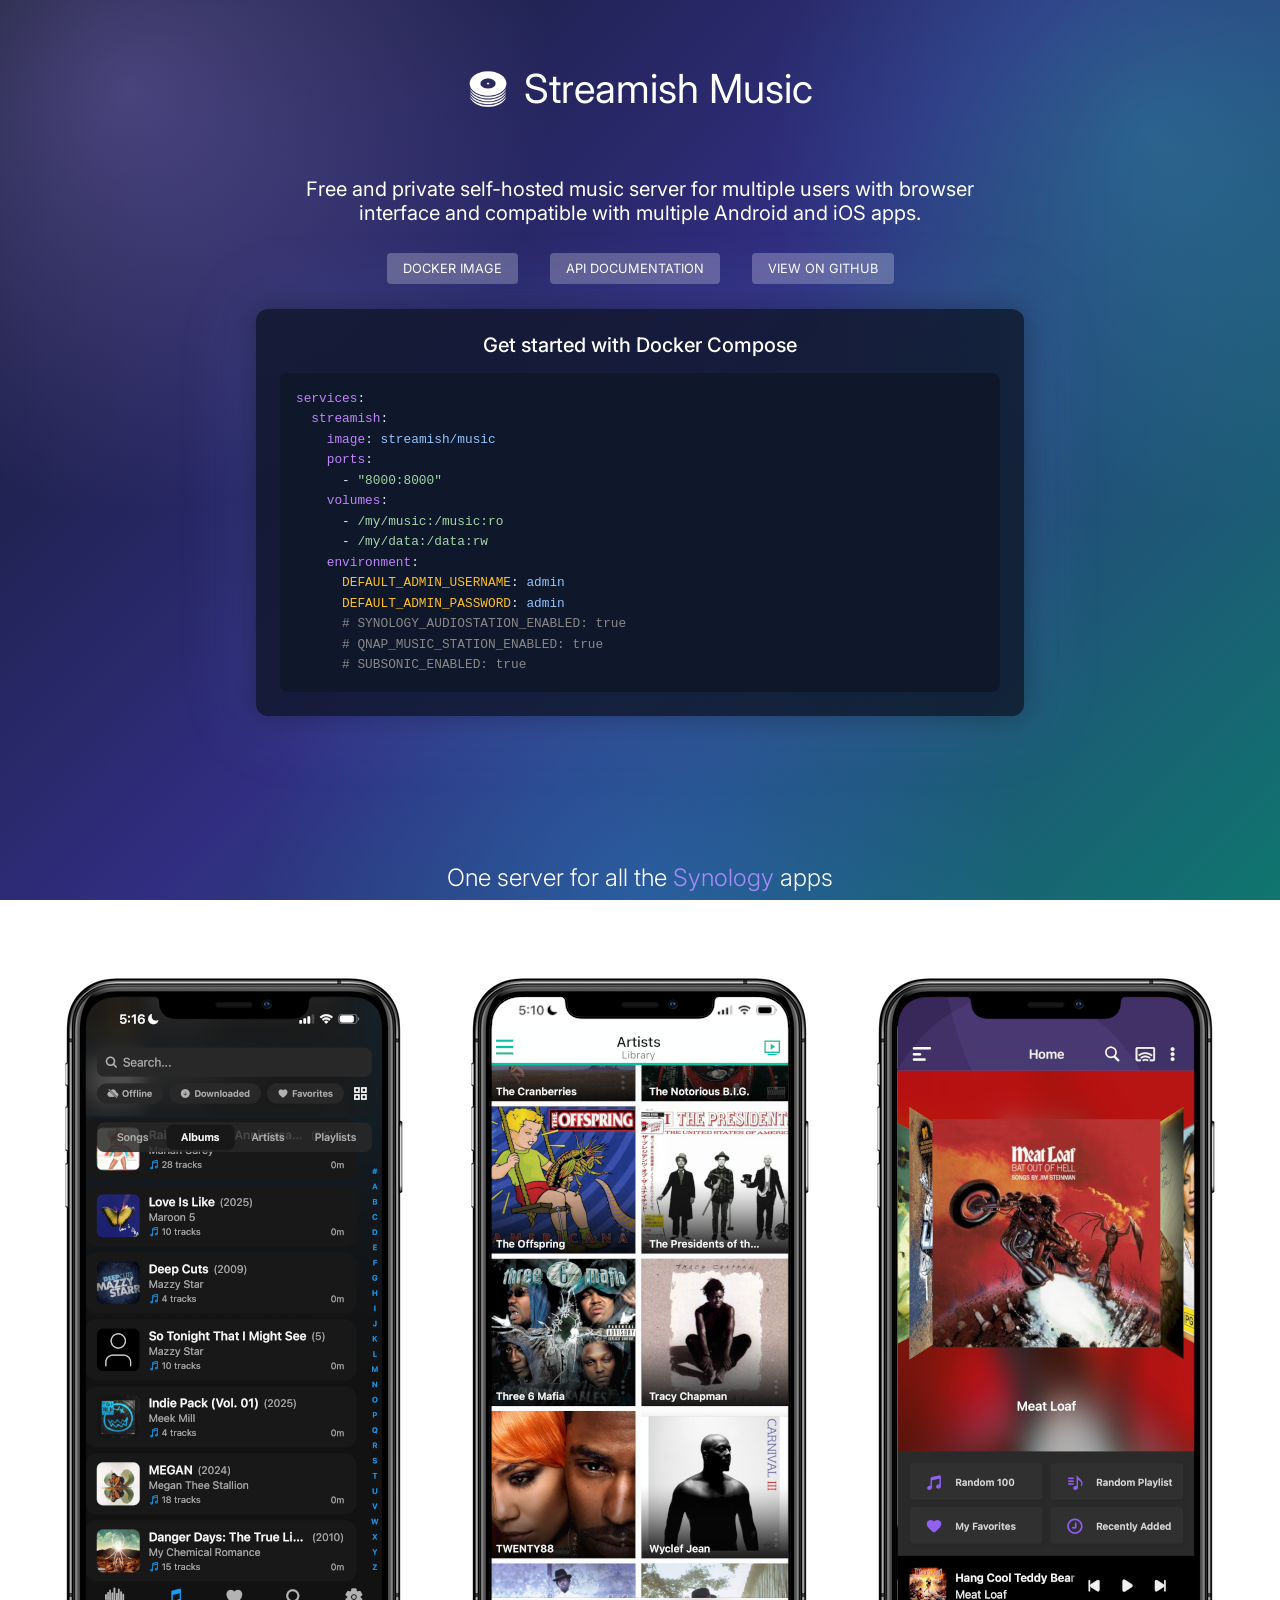
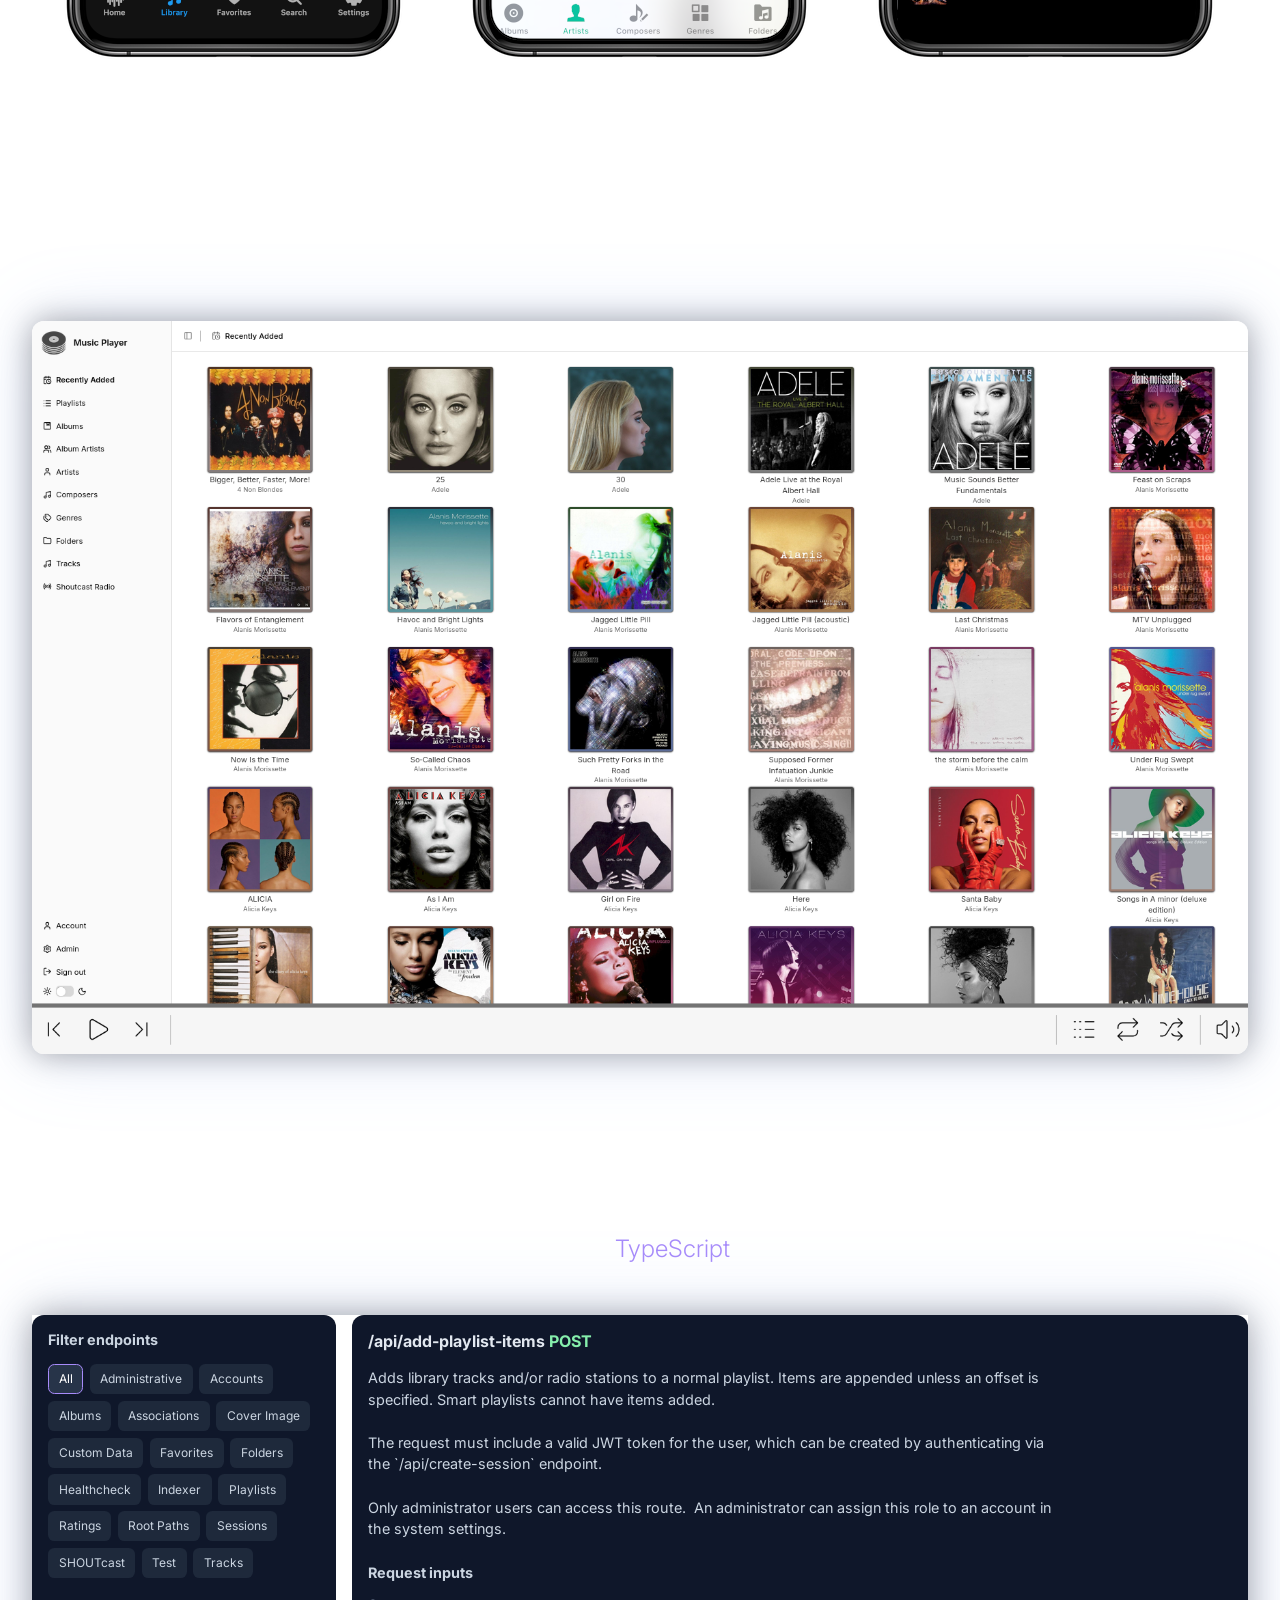
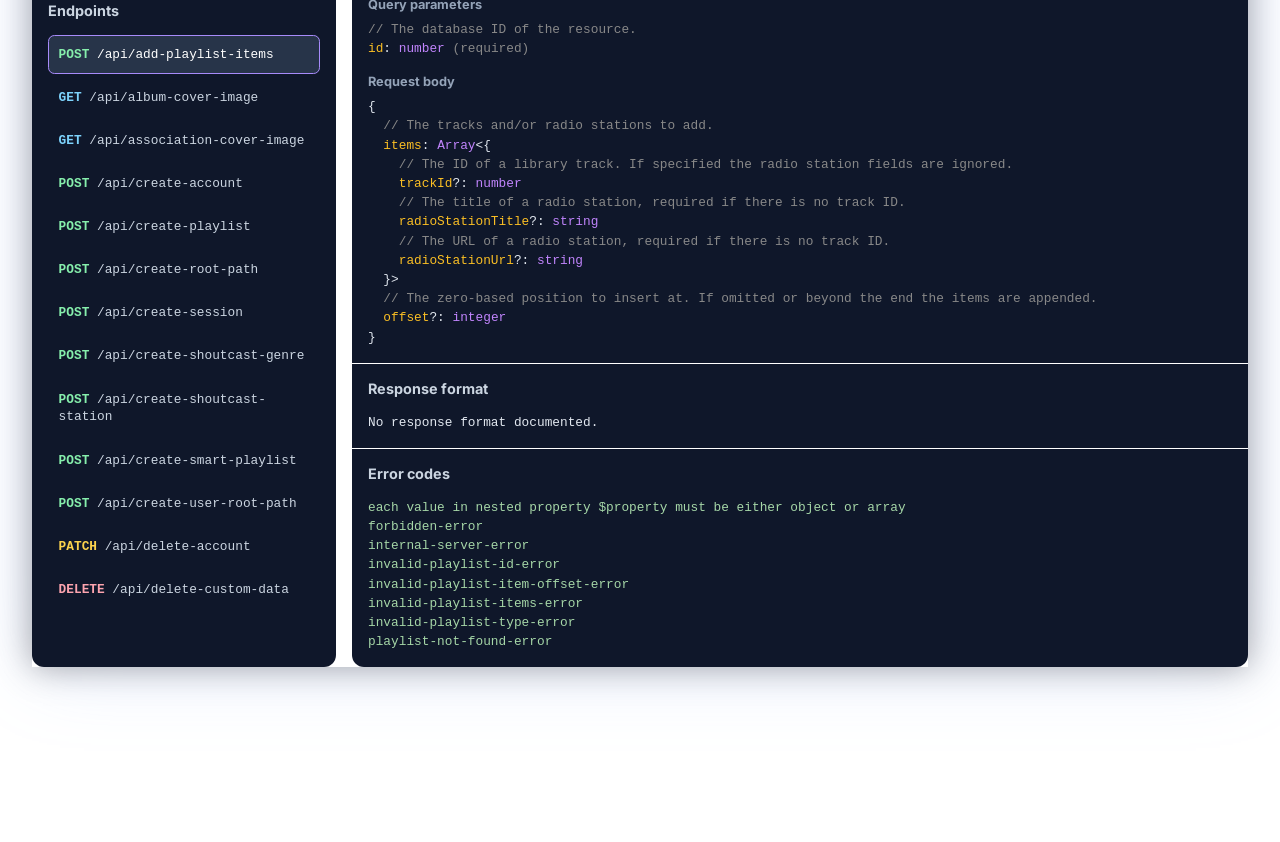
==== commit 8de79a63: "update screenshots" ====
--- a/index.html
+++ b/index.html
@@ -180,7 +180,7 @@
           </li>
           <li>
             <img
-              src="/screenshots/Screenshot 2026-11-06 at 10-08-22 Tracks.png"
+              src="/screenshots/Screenshot 2026-11-06 at 10-08-21 Tracks.png"
               alt="Streamish Music web interface, Tracks, light mode"
             />
           </li>
@@ -204,25 +204,25 @@
           </li>
           <li>
             <img
-              src="/screenshots/Screenshot 2026-11-06 at 09-56-56 Folders.png"
+              src="/screenshots/Screenshot 2026-11-06 at 09-58-15 Folders.png"
               alt="Streamish Music web interface, Folders, light mode"
             />
           </li>
           <li>
             <img
-              src="/screenshots/Screenshot 2026-11-06 at 09-57-02 Folders.png"
+              src="/screenshots/Screenshot 2026-11-06 at 09-58-21 Folders.png"
               alt="Streamish Music web interface, Folders, dark mode"
             />
           </li>
           <li>
             <img
-              src="/screenshots/Screenshot 2026-11-06 at 09-58-15 Server Administration.png"
+              src="/screenshots/Screenshot 2026-11-06 at 09-56-56 Server Administration.png"
               alt="Streamish Music web interface, Server Administration, light mode"
             />
           </li>
           <li>
             <img
-              src="/screenshots/Screenshot 2026-11-06 at 09-58-21 Server Administration.png"
+              src="/screenshots/Screenshot 2026-11-06 at 09-57-02 Server Administration.png"
               alt="Streamish Music web interface, Server Administration, dark mode"
             />
           </li>
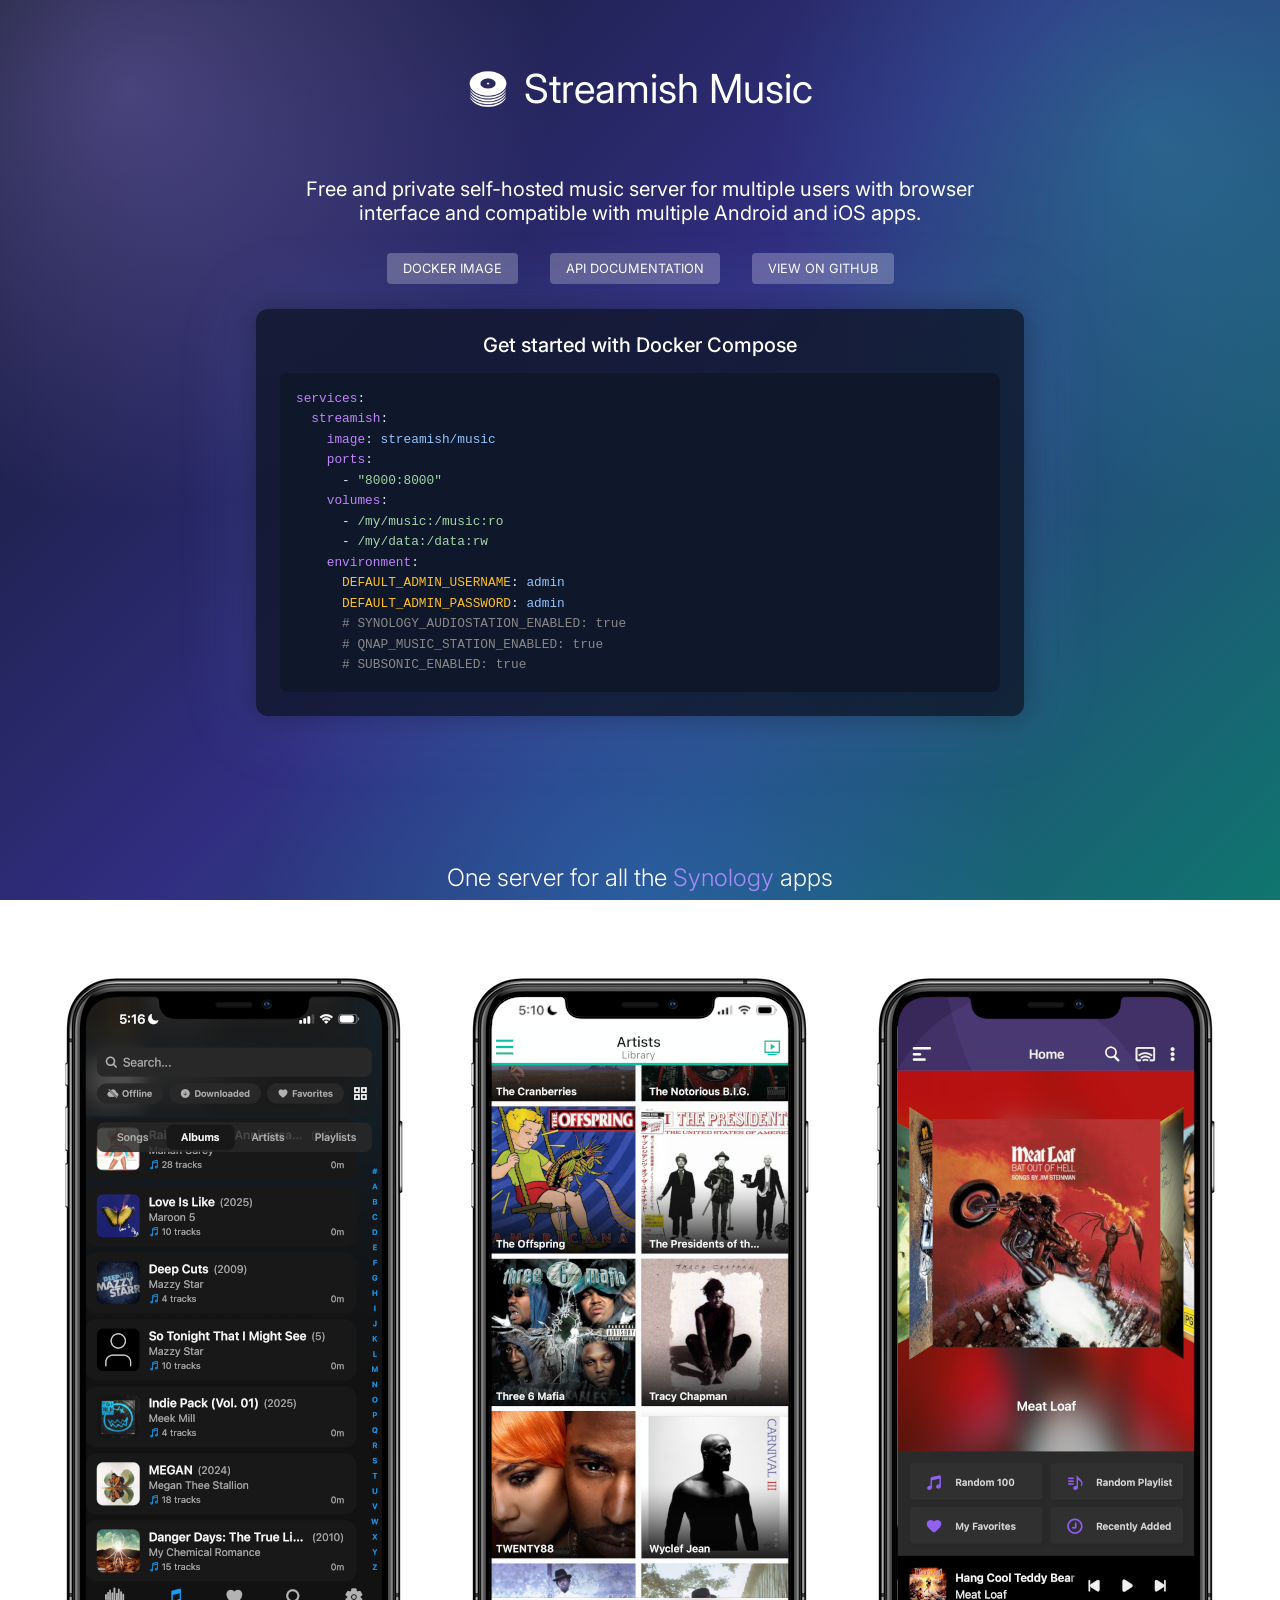
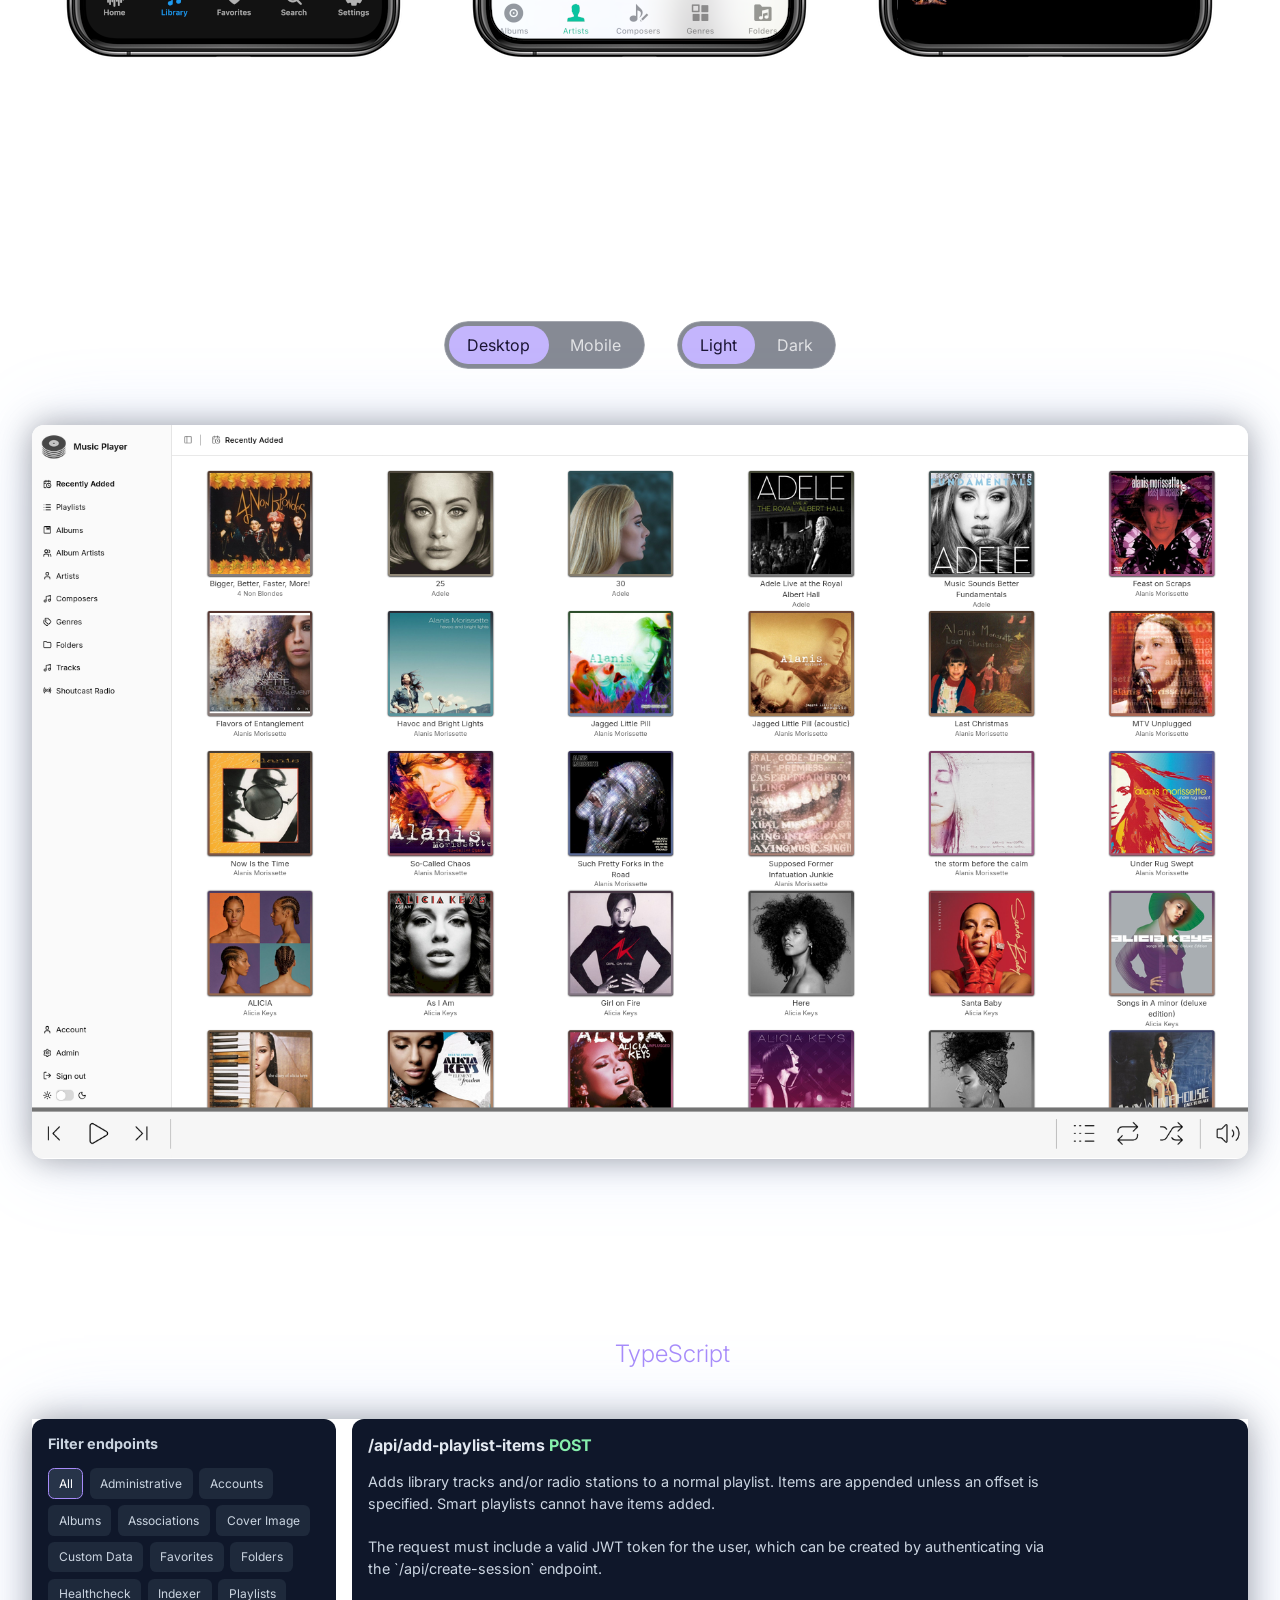
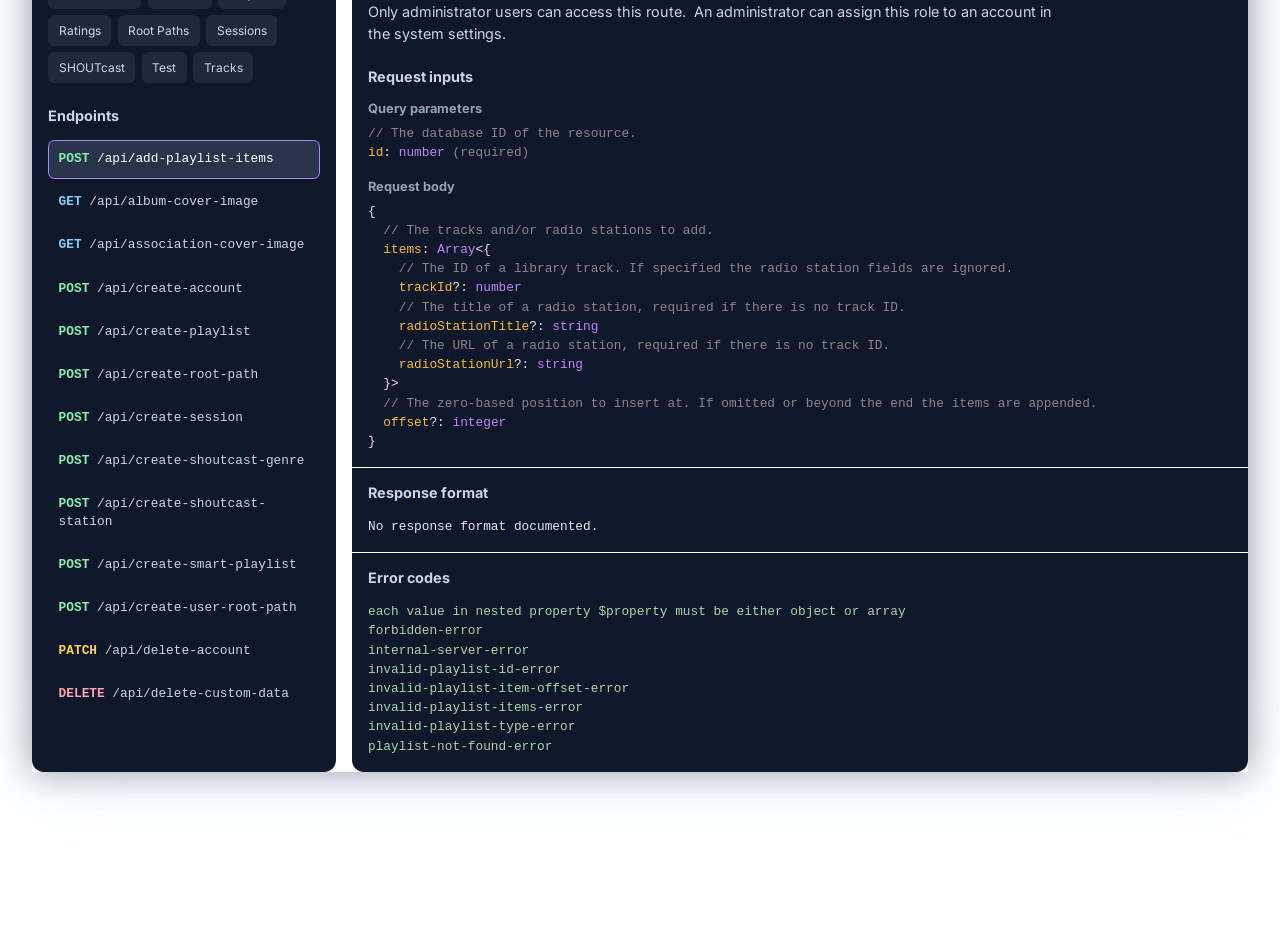
==== commit 266df5aa: "add responsive screenshots and screenshot toggles" ====
--- a/index.html
+++ b/index.html
@@ -55,14 +55,49 @@
     <script src="/api.js"></script>
     <script>
       document.addEventListener("DOMContentLoaded", function () {
-        var imgs = document.querySelectorAll("#screenshot-rotator img");
-        if (imgs.length < 2) return;
-        var current = 0;
-        setInterval(function () {
-          imgs[current].classList.remove("is-active");
-          current = (current + 1) % imgs.length;
-          imgs[current].classList.add("is-active");
-        }, 4000);
+        var rotator = document.getElementById("screenshot-rotator");
+        var controls = document.getElementById("screenshot-controls");
+        var slides = Array.from(rotator.querySelectorAll("li")).map(function (element) {
+          var src = element.querySelector("img").getAttribute("src");
+          var match = src.match(/\/(desktop|mobile)-(.+)-(light|dark)\.png$/);
+          if (!match) throw new Error("Invalid screenshot filename: " + src);
+          return { element: element, device: match[1], screen: match[2], theme: match[3] };
+        });
+        var active = slides.find(function (slide) { return slide.element.classList.contains("is-active"); });
+        var matching = [];
+        var timer;
+
+        function show(slide) {
+          if (active) active.element.classList.remove("is-active");
+          active = slide;
+          active.element.classList.add("is-active");
+          rotator.classList.toggle("is-mobile", active.device === "mobile");
+        }
+
+        function selectSlides() {
+          var device = controls.elements.device.value;
+          var theme = controls.elements.theme.value;
+          matching = slides.filter(function (slide) {
+            return slide.device === device && slide.theme === theme;
+          });
+          if (!matching.length) {
+            console.error("No screenshots found for " + device + " " + theme);
+            return;
+          }
+          var sameScreen = matching.find(function (slide) {
+            return active && slide.screen === active.screen;
+          });
+          show(sameScreen || matching[0]);
+          clearInterval(timer);
+          if (matching.length > 1) {
+            timer = setInterval(function () {
+              show(matching[(matching.indexOf(active) + 1) % matching.length]);
+            }, 4000);
+          }
+        }
+
+        controls.addEventListener("change", selectSlides);
+        selectSlides();
       });
     </script>
   </head>
@@ -141,92 +176,190 @@
       </section>
       <section>
         <h2>Full-featured, responsive web interface</h2>
+        <form class="screenshot-controls" id="screenshot-controls" aria-label="Screenshot display options">
+          <fieldset>
+            <legend>Device</legend>
+            <label><input type="radio" name="device" value="desktop" checked /><span>Desktop</span></label>
+            <label><input type="radio" name="device" value="mobile" /><span>Mobile</span></label>
+          </fieldset>
+          <fieldset>
+            <legend>Appearance</legend>
+            <label><input type="radio" name="theme" value="light" checked /><span>Light</span></label>
+            <label><input type="radio" name="theme" value="dark" /><span>Dark</span></label>
+          </fieldset>
+        </form>
+        <div class="screenshot-stage">
         <ul class="app-screenshots app-screenshots--web screenshot-rotator" id="screenshot-rotator">
-          <li>
-            <img class="is-active"
-              src="/screenshots/Screenshot 2026-11-06 at 09-29-58 Recently Added.png"
+          <li class="is-active">
+            <img
+              src="/screenshots/desktop-recently-added-light.png"
               alt="Streamish Music web interface, Recently Added, light mode"
             />
           </li>
           <li>
             <img
-              src="/screenshots/Screenshot 2026-11-06 at 09-30-26 Recently Added.png"
+              src="/screenshots/desktop-recently-added-dark.png"
               alt="Streamish Music web interface, Recently Added, dark mode"
             />
           </li>
-          <li>
-            <img
-              src="/screenshots/Screenshot 2026-11-06 at 09-30-40 Recently Added.png"
+          <li class="screenshot-mobile">
+            <img
+              src="/screenshots/mobile-recently-added-light.png"
+              alt="Streamish Music mobile interface, Recently Added, light mode"
+            />
+          </li>
+          <li class="screenshot-mobile">
+            <img
+              src="/screenshots/mobile-recently-added-dark.png"
+              alt="Streamish Music mobile interface, Recently Added, dark mode"
+            />
+          </li>
+          <li>
+            <img
+              src="/screenshots/desktop-recently-added-2-light.png"
               alt="Streamish Music web interface, Recently Added, light mode"
             />
           </li>
           <li>
             <img
-              src="/screenshots/Screenshot 2026-11-06 at 09-30-46 Recently Added.png"
+              src="/screenshots/desktop-recently-added-2-dark.png"
               alt="Streamish Music web interface, Recently Added, dark mode"
             />
           </li>
-          <li>
-            <img
-              src="/screenshots/Screenshot 2026-11-06 at 10-07-46 Album Artists Christina Aguilera.png"
+          <li class="screenshot-mobile">
+            <img
+              src="/screenshots/mobile-recently-added-2-light.png"
+              alt="Streamish Music mobile interface, Recently Added, light mode"
+            />
+          </li>
+          <li class="screenshot-mobile">
+            <img
+              src="/screenshots/mobile-recently-added-2-dark.png"
+              alt="Streamish Music mobile interface, Recently Added, dark mode"
+            />
+          </li>
+          <li>
+            <img
+              src="/screenshots/desktop-album-artists-light.png"
               alt="Streamish Music web interface, Album Artists Christina Aguilera, light mode"
             />
           </li>
           <li>
             <img
-              src="/screenshots/Screenshot 2026-11-06 at 10-07-52 Album Artists Christina Aguilera.png"
+              src="/screenshots/desktop-album-artists-dark.png"
               alt="Streamish Music web interface, Album Artists Christina Aguilera, dark mode"
             />
           </li>
-          <li>
-            <img
-              src="/screenshots/Screenshot 2026-11-06 at 10-08-21 Tracks.png"
+          <li class="screenshot-mobile">
+            <img
+              src="/screenshots/mobile-album-artists-light.png"
+              alt="Streamish Music mobile interface, Album Artists, light mode"
+            />
+          </li>
+          <li class="screenshot-mobile">
+            <img
+              src="/screenshots/mobile-album-artists-dark.png"
+              alt="Streamish Music mobile interface, Album Artists, dark mode"
+            />
+          </li>
+          <li>
+            <img
+              src="/screenshots/desktop-tracks-light.png"
               alt="Streamish Music web interface, Tracks, light mode"
             />
           </li>
           <li>
             <img
-              src="/screenshots/Screenshot 2026-11-06 at 10-08-32 Tracks.png"
+              src="/screenshots/desktop-tracks-dark.png"
               alt="Streamish Music web interface, Tracks, dark mode"
             />
           </li>
-          <li>
-            <img
-              src="/screenshots/Screenshot 2026-11-06 at 09-32-02 SHOUTcast.png"
+          <li class="screenshot-mobile">
+            <img
+              src="/screenshots/mobile-tracks-light.png"
+              alt="Streamish Music mobile interface, Tracks, light mode"
+            />
+          </li>
+          <li class="screenshot-mobile">
+            <img
+              src="/screenshots/mobile-tracks-dark.png"
+              alt="Streamish Music mobile interface, Tracks, dark mode"
+            />
+          </li>
+          <li>
+            <img
+              src="/screenshots/desktop-shoutcast-light.png"
               alt="Streamish Music web interface, SHOUTcast, light mode"
             />
           </li>
           <li>
             <img
-              src="/screenshots/Screenshot 2026-11-06 at 09-32-07 SHOUTcast.png"
+              src="/screenshots/desktop-shoutcast-dark.png"
               alt="Streamish Music web interface, SHOUTcast, dark mode"
             />
           </li>
-          <li>
-            <img
-              src="/screenshots/Screenshot 2026-11-06 at 09-58-15 Folders.png"
+          <li class="screenshot-mobile">
+            <img
+              src="/screenshots/mobile-shoutcast-light.png"
+              alt="Streamish Music mobile interface, SHOUTcast, light mode"
+            />
+          </li>
+          <li class="screenshot-mobile">
+            <img
+              src="/screenshots/mobile-shoutcast-dark.png"
+              alt="Streamish Music mobile interface, SHOUTcast, dark mode"
+            />
+          </li>
+          <li>
+            <img
+              src="/screenshots/desktop-folders-light.png"
               alt="Streamish Music web interface, Folders, light mode"
             />
           </li>
           <li>
             <img
-              src="/screenshots/Screenshot 2026-11-06 at 09-58-21 Folders.png"
+              src="/screenshots/desktop-folders-dark.png"
               alt="Streamish Music web interface, Folders, dark mode"
             />
           </li>
-          <li>
-            <img
-              src="/screenshots/Screenshot 2026-11-06 at 09-56-56 Server Administration.png"
+          <li class="screenshot-mobile">
+            <img
+              src="/screenshots/mobile-folders-light.png"
+              alt="Streamish Music mobile interface, Folders, light mode"
+            />
+          </li>
+          <li class="screenshot-mobile">
+            <img
+              src="/screenshots/mobile-folders-dark.png"
+              alt="Streamish Music mobile interface, Folders, dark mode"
+            />
+          </li>
+          <li>
+            <img
+              src="/screenshots/desktop-administration-light.png"
               alt="Streamish Music web interface, Server Administration, light mode"
             />
           </li>
           <li>
             <img
-              src="/screenshots/Screenshot 2026-11-06 at 09-57-02 Server Administration.png"
+              src="/screenshots/desktop-administration-dark.png"
               alt="Streamish Music web interface, Server Administration, dark mode"
             />
           </li>
+          <li class="screenshot-mobile">
+            <img
+              src="/screenshots/mobile-administration-light.png"
+              alt="Streamish Music mobile interface, Server Administration, light mode"
+            />
+          </li>
+          <li class="screenshot-mobile">
+            <img
+              src="/screenshots/mobile-administration-dark.png"
+              alt="Streamish Music mobile interface, Server Administration, dark mode"
+            />
+          </li>
         </ul>
+        </div>
       </section>
       <section class="api-section">
         <h2>Create your dream <span class="rotating-word" id="app-type">TypeScript</span> music player</h2>
--- a/site.css
+++ b/site.css
@@ -226,19 +226,114 @@
   border-radius: 0.75rem;
   box-shadow: 0 0 2rem rgba(0, 0, 0, 0.35), 0 0 5rem rgba(120, 160, 255, 0.2);
 }
+.screenshot-controls {
+  display: flex;
+  justify-content: center;
+  flex-wrap: wrap;
+  gap: 1rem 2rem;
+  margin-bottom: 1.5rem;
+}
+.screenshot-controls fieldset {
+  display: flex;
+  gap: 0.2rem;
+  margin: 0;
+  padding: 0.25rem;
+  border: 1px solid rgba(255, 255, 255, 0.25);
+  border-radius: 999px;
+  background: rgba(15, 23, 42, 0.5);
+}
+.screenshot-controls legend {
+  position: absolute;
+  width: 1px;
+  height: 1px;
+  overflow: hidden;
+  clip-path: inset(50%);
+  white-space: nowrap;
+}
+.screenshot-controls label {
+  position: relative;
+  cursor: pointer;
+}
+.screenshot-controls input {
+  position: absolute;
+  width: 1px;
+  height: 1px;
+  opacity: 0;
+}
+.screenshot-controls label span {
+  display: block;
+  padding: 0.55rem 1.15rem;
+  border-radius: 999px;
+  color: rgba(255, 255, 255, 0.75);
+  transition: background-color 0.2s ease, color 0.2s ease;
+}
+.screenshot-controls label:hover span {
+  color: white;
+}
+.screenshot-controls input:checked + span {
+  color: #1b1534;
+  background: #c4b5fd;
+}
+.screenshot-controls input:focus-visible + span {
+  outline: 2px solid white;
+  outline-offset: 2px;
+}
+.screenshot-stage {
+  display: flex;
+  justify-content: center;
+  align-items: center;
+  position: relative;
+  aspect-ratio: 1783 / 1076;
+}
 .app-screenshots.screenshot-rotator {
-  display: grid;
-  grid-template-columns: minmax(0, 1fr);
+  display: block;
+  position: relative;
+  width: 100%;
+  height: 100%;
+  transition: width 1s ease, height 1s ease;
+}
+.app-screenshots.screenshot-rotator.is-mobile {
+  width: 18%;
 }
 .screenshot-rotator li {
-  grid-area: 1 / 1;
+  position: absolute;
+  inset: 0;
+  justify-content: center;
+  opacity: 0;
+  visibility: hidden;
+  transform: translateY(0.75rem) scale(0.97);
+  transition: opacity 1s ease, transform 1s ease, visibility 0s linear 1s;
+}
+.screenshot-rotator li.is-active {
+  opacity: 1;
+  visibility: visible;
+  transform: none;
+  transition: opacity 1s ease, transform 1s ease, visibility 0s;
 }
 .screenshot-rotator img {
-  opacity: 0;
-  transition: opacity 1s ease;
-}
-.screenshot-rotator img.is-active {
-  opacity: 1;
+  width: 100%;
+  height: 100%;
+  object-fit: contain;
+}
+@media (max-width: 600px) {
+  .screenshot-stage {
+    aspect-ratio: 2 / 3;
+  }
+  .app-screenshots.screenshot-rotator {
+    height: 40.2%;
+  }
+  .app-screenshots.screenshot-rotator.is-mobile {
+    width: 44%;
+    height: 100%;
+  }
+}
+@media (prefers-reduced-motion: reduce) {
+  .app-screenshots.screenshot-rotator,
+  .screenshot-rotator li,
+  .screenshot-rotator li.is-active {
+    transform: none;
+    transition: none;
+  }
 }
 
 @media (max-width: 1200px) {
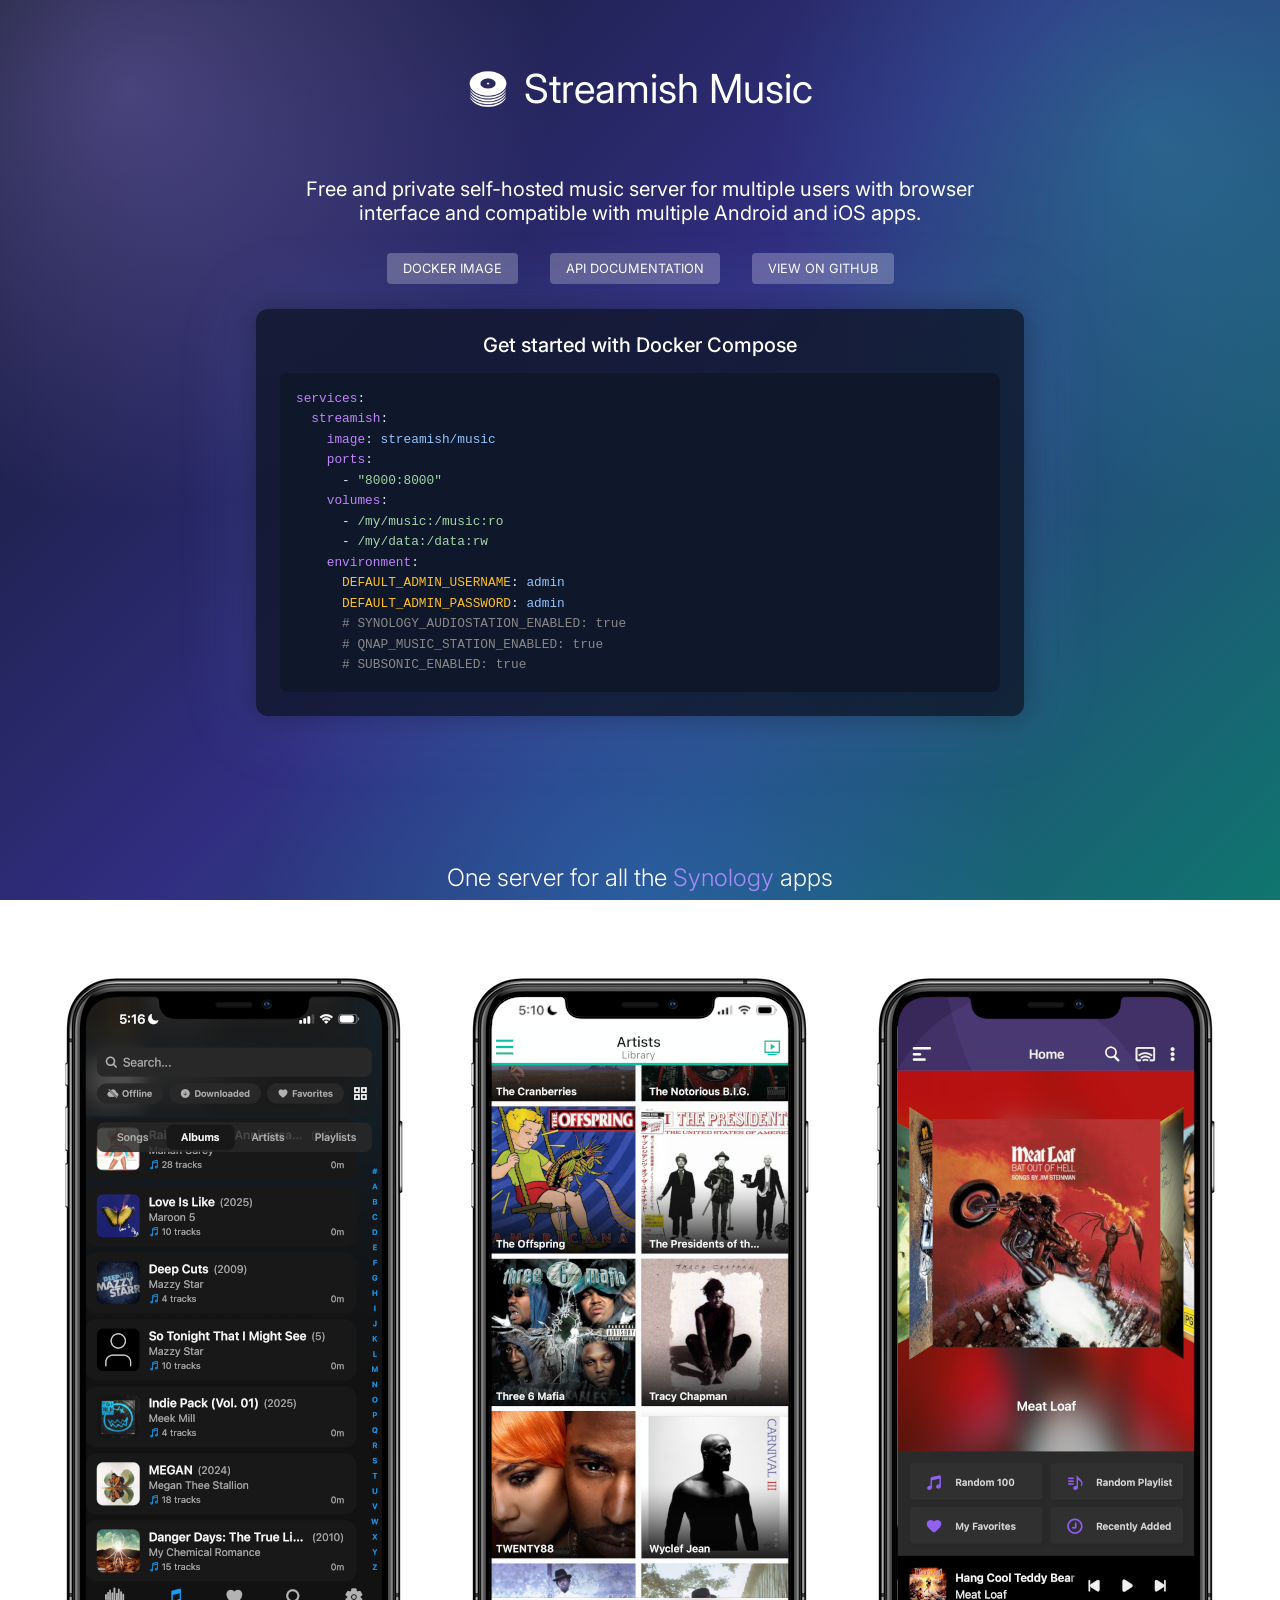
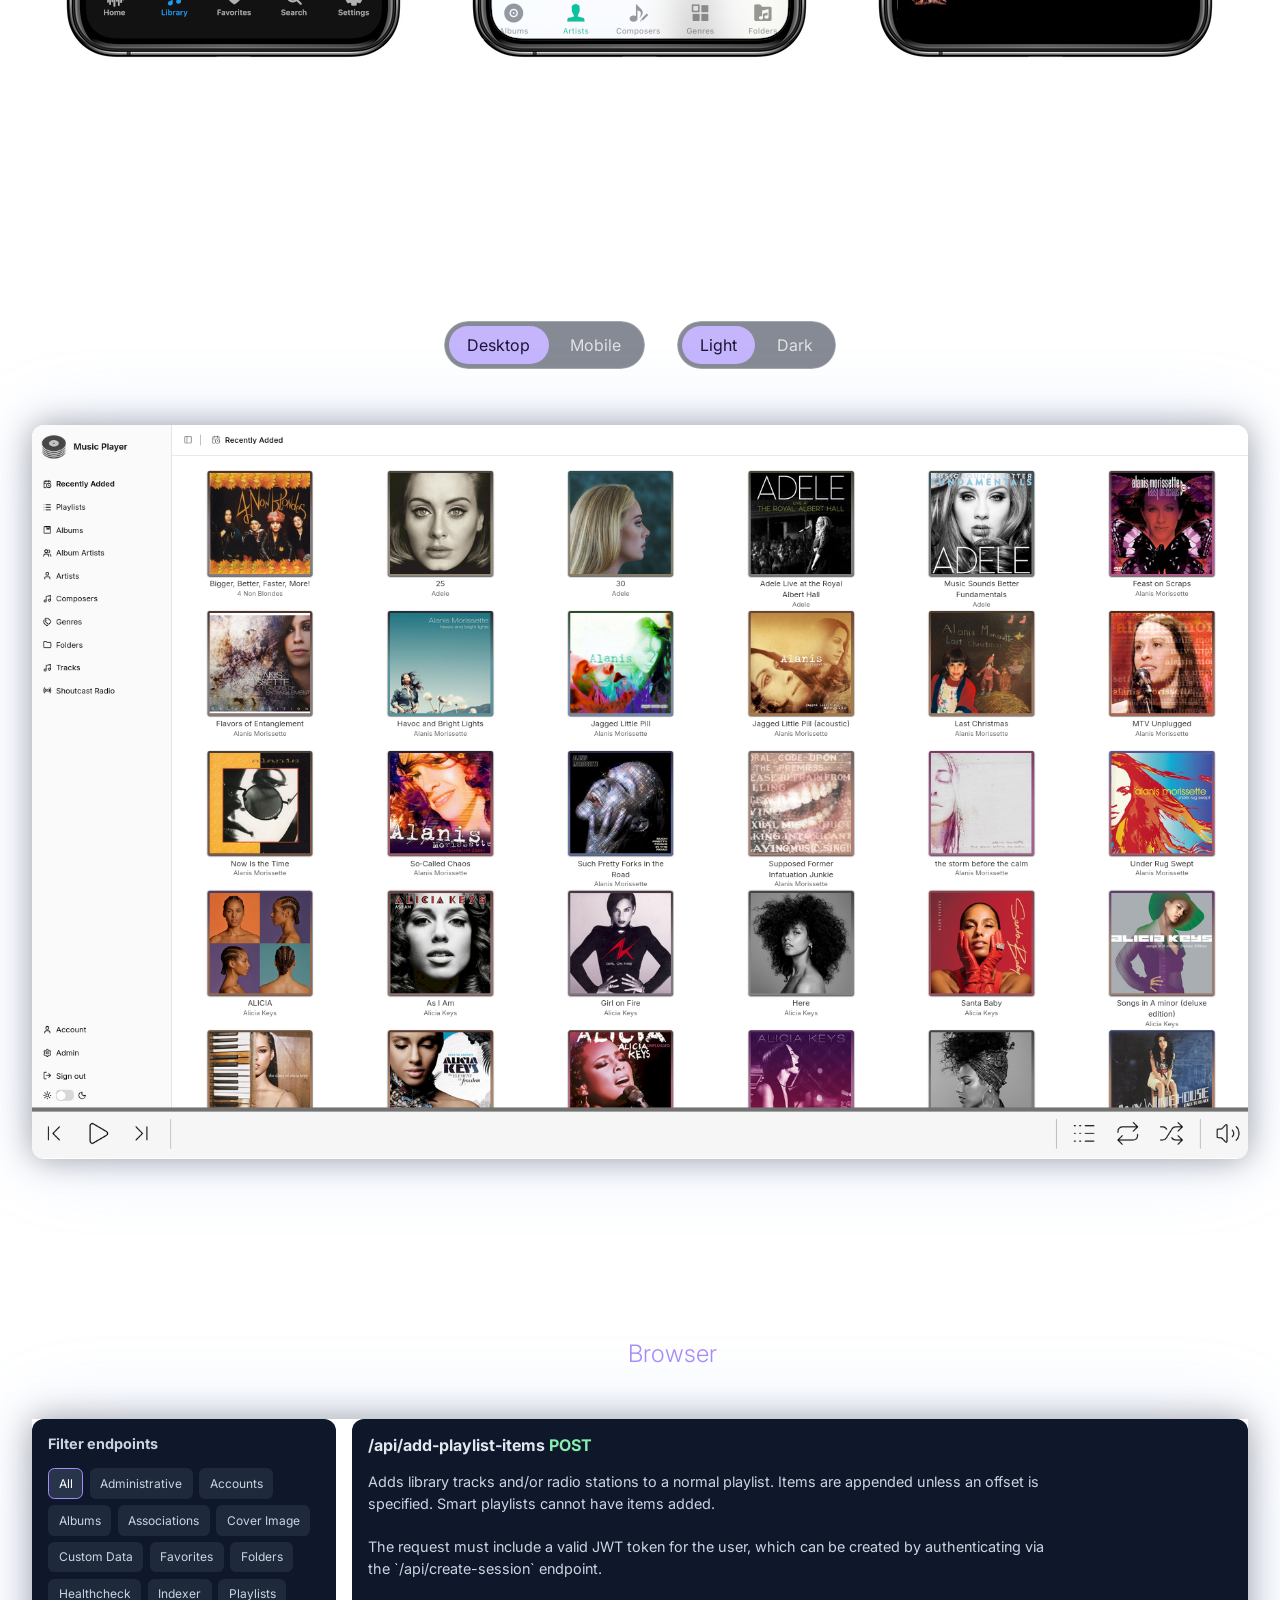
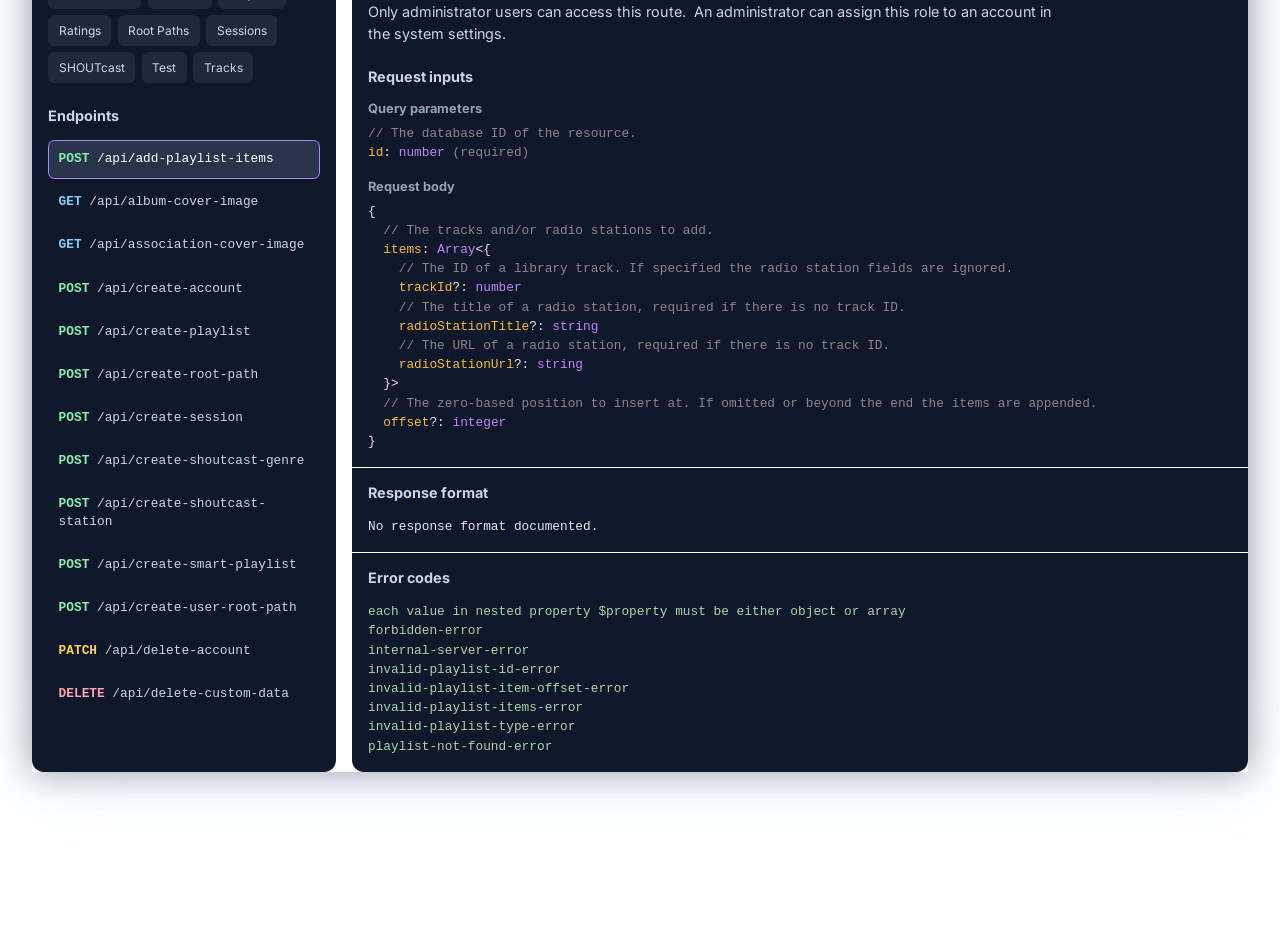
==== commit 74819d5c: "update app type" ====
--- a/index.html
+++ b/index.html
@@ -362,7 +362,7 @@
         </div>
       </section>
       <section class="api-section">
-        <h2>Create your dream <span class="rotating-word" id="app-type">TypeScript</span> music player</h2>
+        <h2>Create your dream <span class="rotating-word" id="app-type">Browser</span> music player</h2>
         <div class="api-docs">
           <nav class="api-panel api-sidebar" aria-label="API endpoints">
             <h3>Filter endpoints</h3>
